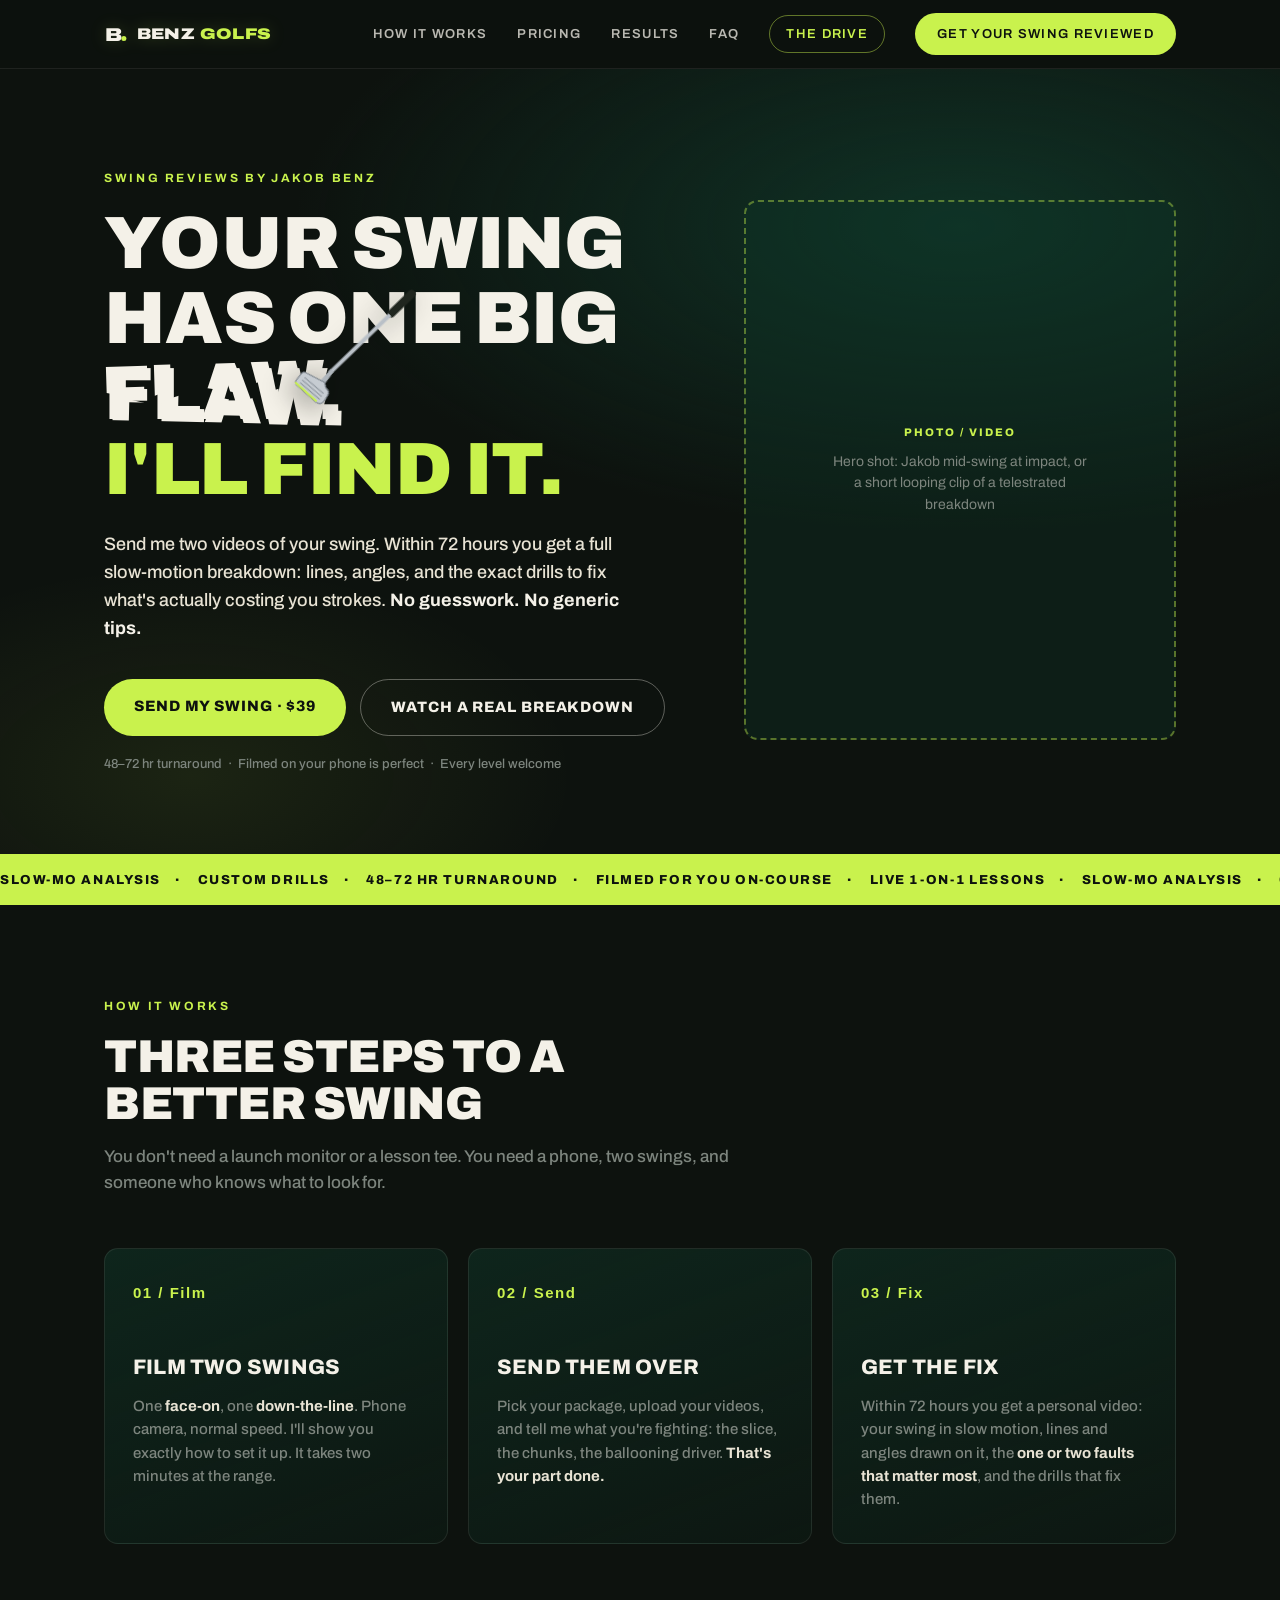
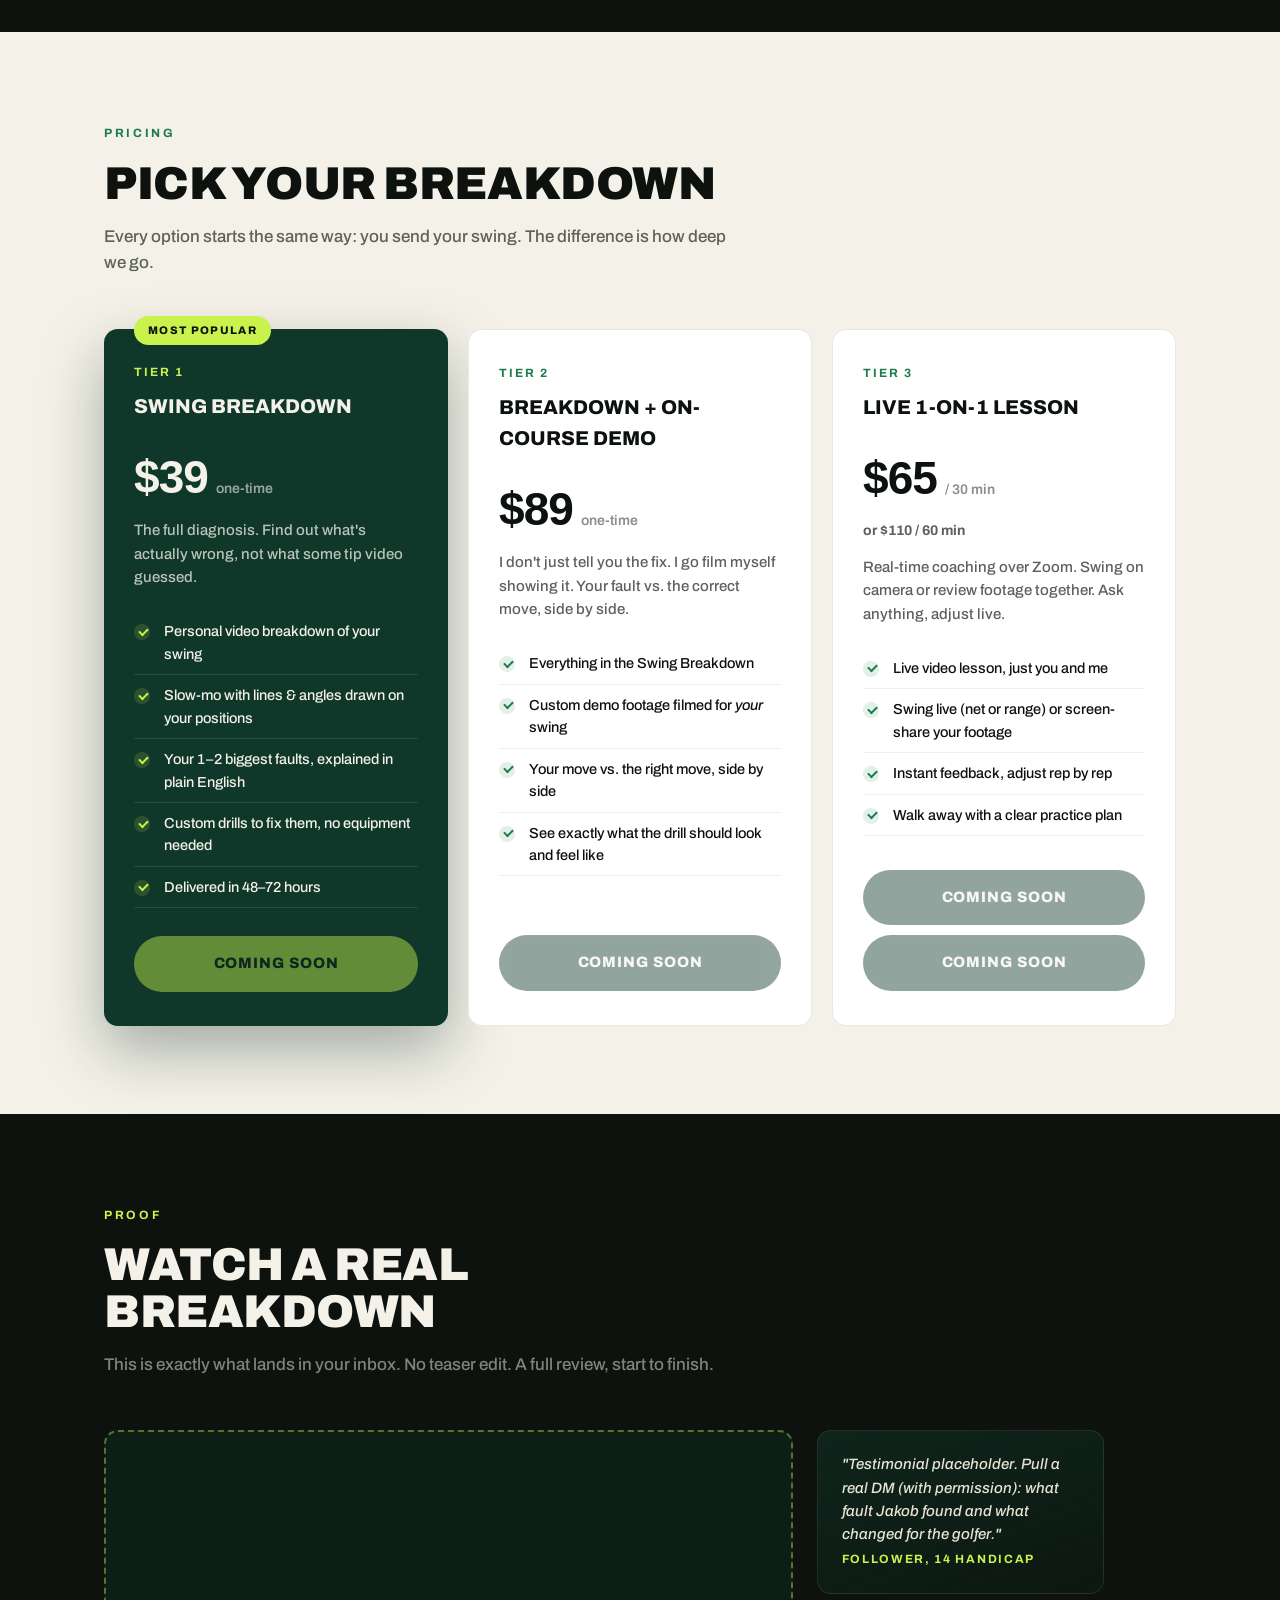
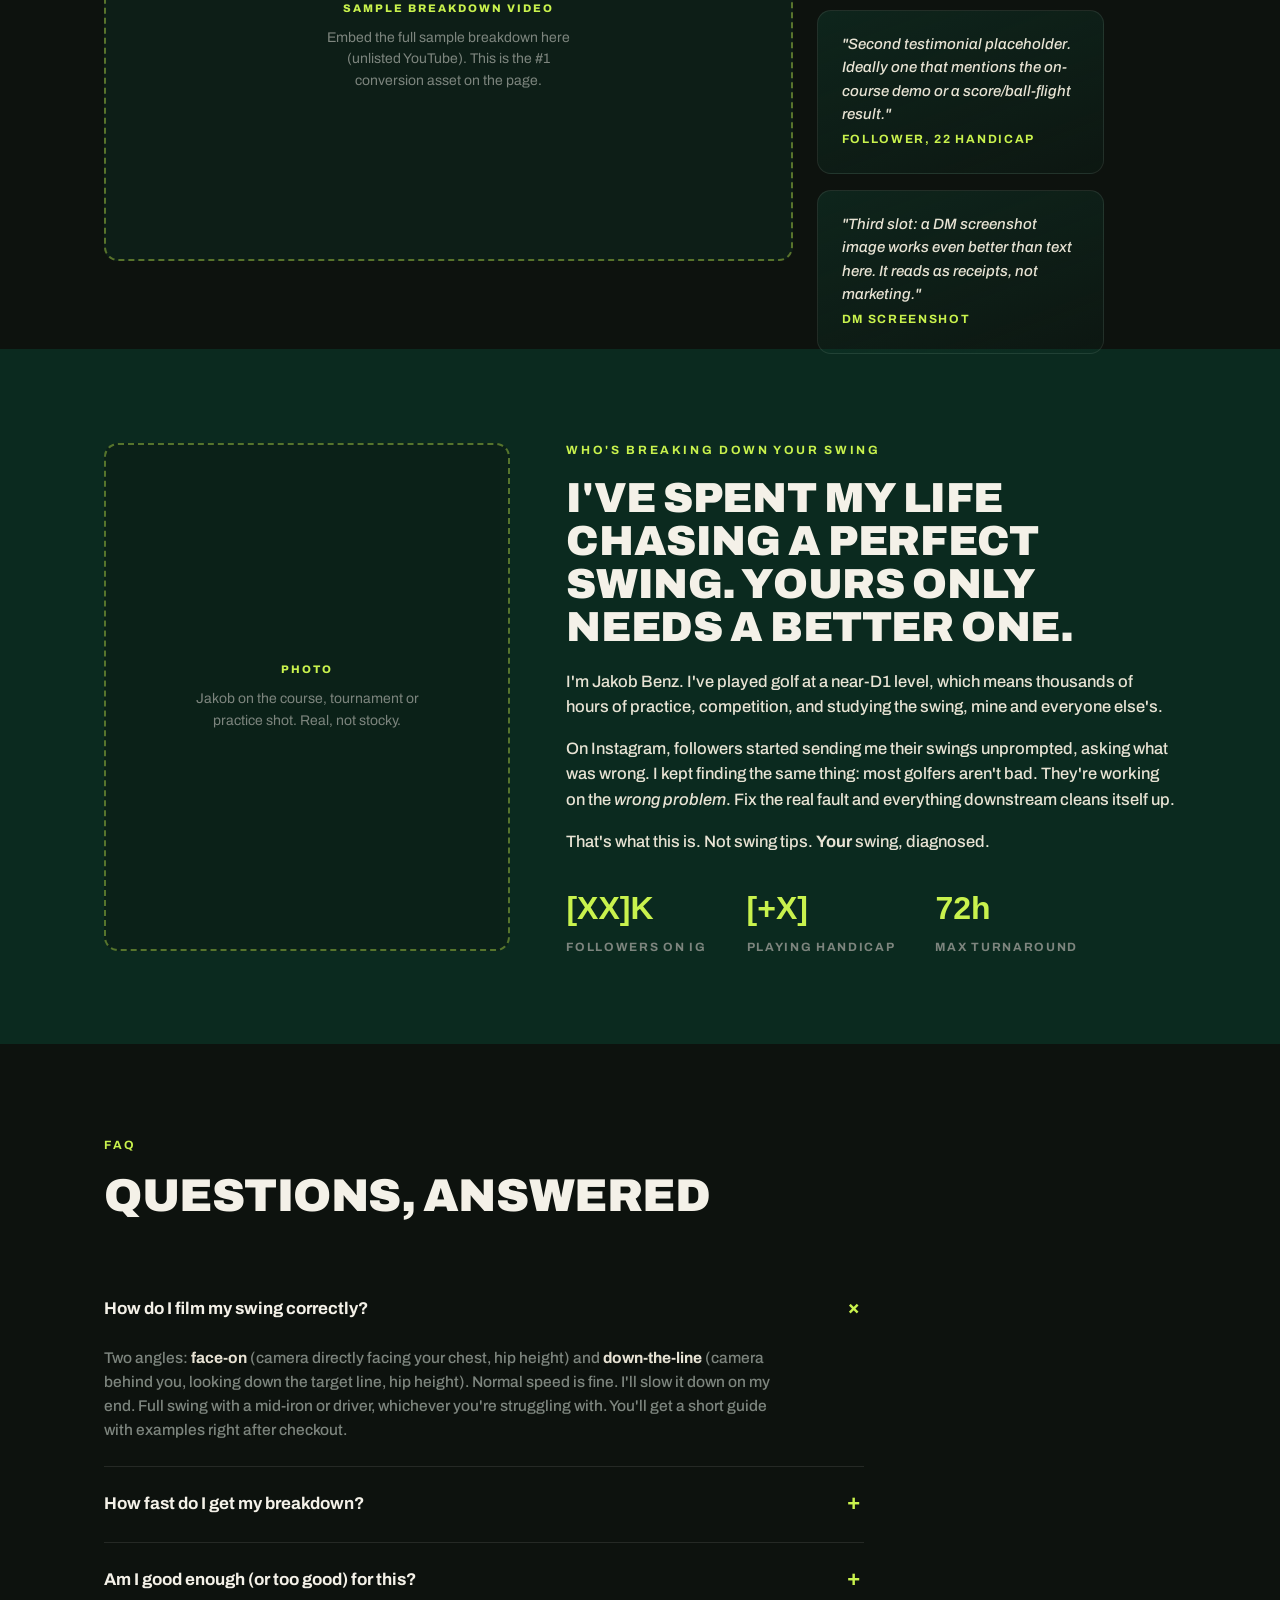
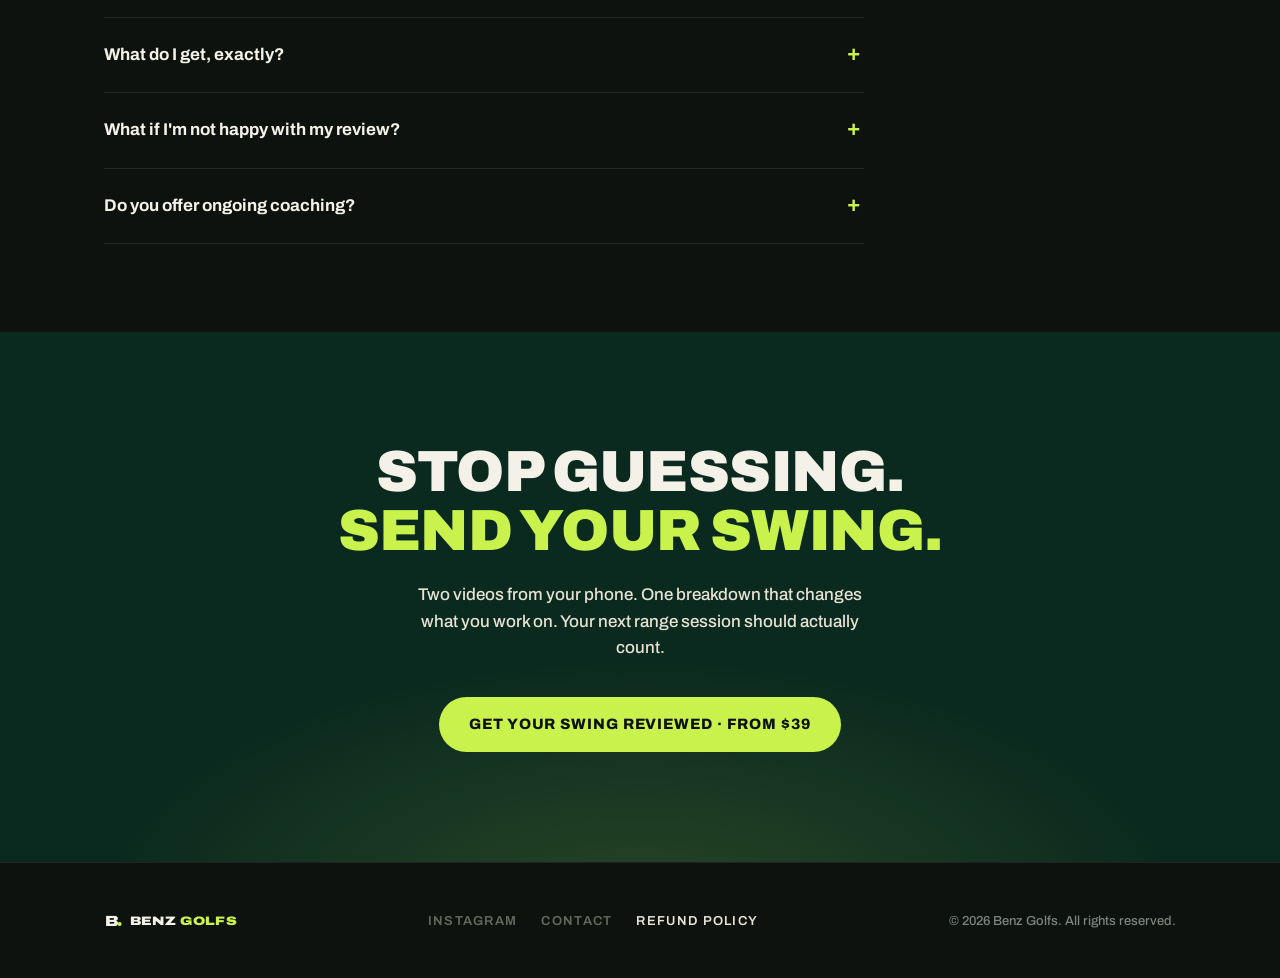
==== index.html @ 37083e80 "Add checkout, intake, booking, waitlist and contact links Wire every buy button through config.js wi" ====
<!DOCTYPE html>
<html lang="en">
<head>
<meta charset="UTF-8">
<meta name="viewport" content="width=device-width, initial-scale=1.0">
<title>Benz Golfs | Send Your Swing. Get the Fix.</title>
<link rel="icon" type="image/png" href="[data-uri]">
<meta name="description" content="Benz Golfs: personal swing breakdowns from Jakob Benz. Send two videos of your swing and get a full video analysis of what's wrong and exactly how to fix it.">
<link rel="preconnect" href="https://fonts.googleapis.com">
<link rel="preconnect" href="https://fonts.gstatic.com" crossorigin>
<link href="https://fonts.googleapis.com/css2?family=Archivo:ital,wght@0,400;0,500;0,600;0,700;0,800;0,900;1,500&family=Archivo+Expanded:wght@700;800;900&display=swap" rel="stylesheet">
<style>
  :root {
    --ink: #0d120e;
    --pine: #10382a;
    --pine-deep: #0b2a1f;
    --cream: #f4f1e8;
    --cream-dim: #e8e3d4;
    --volt: #c9f24d;
    --volt-dim: #a8d434;
    --gray: #7d857e;
    --radius: 14px;
  }
  * { margin: 0; padding: 0; box-sizing: border-box; }
  html { scroll-behavior: smooth; }
  body {
    font-family: 'Archivo', -apple-system, BlinkMacSystemFont, 'Segoe UI', sans-serif;
    background: var(--ink);
    color: var(--cream);
    line-height: 1.55;
    -webkit-font-smoothing: antialiased;
  }
  .display {
    font-family: 'Archivo Expanded', 'Archivo', sans-serif;
    font-weight: 900;
    text-transform: uppercase;
    letter-spacing: -0.01em;
    line-height: 1.02;
  }
  .wrap { max-width: 1120px; margin: 0 auto; padding: 0 24px; }
  .eyebrow {
    display: inline-block;
    font-size: 12px;
    font-weight: 700;
    text-transform: uppercase;
    letter-spacing: 0.22em;
    color: var(--volt);
    margin-bottom: 18px;
  }
  .btn {
    display: inline-block;
    font-family: 'Archivo', sans-serif;
    font-weight: 800;
    font-size: 15px;
    text-transform: uppercase;
    letter-spacing: 0.06em;
    text-decoration: none;
    padding: 16px 30px;
    border-radius: 999px;
    transition: transform .15s ease, box-shadow .15s ease;
    cursor: pointer;
    border: none;
  }
  .btn:hover { transform: translateY(-2px); }
  .btn-volt { background: var(--volt); color: var(--ink); box-shadow: 0 0 0 rgba(201,242,77,0); }
  .btn-volt:hover { box-shadow: 0 8px 28px rgba(201,242,77,0.35); }
  .btn-ghost { background: transparent; color: var(--cream); border: 1.5px solid rgba(244,241,232,0.35); }
  .btn-ghost:hover { border-color: var(--cream); }
  .btn.is-disabled, .btn.is-disabled:hover { opacity: 0.45; cursor: not-allowed; transform: none; box-shadow: none; }
  .btn-stack { display: flex; flex-direction: column; gap: 10px; }
  .foot-links a.is-disabled { opacity: 0.4; cursor: not-allowed; }
  .foot-links a.is-disabled:hover { color: var(--cream-dim); }
  details p a { color: var(--volt); font-weight: 700; text-decoration: none; border-bottom: 1px solid rgba(201,242,77,0.4); }
  details p a:hover { border-bottom-color: var(--volt); }

  /* ---------- NAV ---------- */
  nav {
    position: sticky; top: 0; z-index: 50;
    background: rgba(13,18,14,0.88);
    backdrop-filter: blur(12px);
    border-bottom: 1px solid rgba(244,241,232,0.08);
  }
  .nav-inner { display: flex; align-items: center; justify-content: space-between; height: 68px; }
  .wordmark {
    font-family: 'Archivo Expanded', sans-serif;
    font-weight: 900; font-size: 19px;
    text-transform: uppercase; letter-spacing: 0.02em;
    color: var(--cream); text-decoration: none;
    display: flex; align-items: center; gap: 9px;
  }
  .wordmark .tee {
    width: 11px; height: 11px; background: var(--volt);
    border-radius: 50%;
    box-shadow: 0 0 12px rgba(201,242,77,0.6);
  }
  .wordmark em { font-style: normal; color: var(--volt); }
  .nav-links { display: flex; align-items: center; gap: 30px; }
  .nav-links a {
    color: var(--cream); text-decoration: none;
    font-size: 13px; font-weight: 600;
    text-transform: uppercase; letter-spacing: 0.1em;
    opacity: 0.75; transition: opacity .15s;
  }
  .nav-links a:hover { opacity: 1; }
  .nav-links a.nav-cta { color: var(--ink); opacity: 1; }
  .nav-cta { padding: 11px 22px; font-size: 12px; }
  .nav-links a.drive-link { color: var(--volt); opacity: 1; border: 1.5px solid rgba(201,242,77,0.45); padding: 8px 16px; border-radius: 999px; }
  @media (max-width: 760px) { .nav-links { display: none; } }

  /* ---------- HERO ---------- */
  .hero {
    position: relative;
    background:
      radial-gradient(ellipse 80% 60% at 75% 20%, rgba(16,56,42,0.85), transparent 65%),
      radial-gradient(ellipse 50% 45% at 15% 90%, rgba(201,242,77,0.08), transparent 60%),
      var(--ink);
    padding: 96px 0 80px;
    overflow: hidden;
  }
  .hero-grid { display: grid; grid-template-columns: 1.15fr 0.85fr; gap: 56px; align-items: center; }
  .hero h1 { font-size: clamp(42px, 6vw, 74px); color: var(--cream); }
  .hero h1 .accent { color: var(--volt); }
  .hero-sub {
    margin-top: 24px; font-size: 18px; color: var(--cream-dim);
    max-width: 520px; font-weight: 500;
  }
  .hero-sub strong { color: var(--cream); }
  .hero-ctas { margin-top: 36px; display: flex; gap: 14px; flex-wrap: wrap; }
  .hero-note { margin-top: 18px; font-size: 13px; color: var(--gray); font-weight: 500; }
  .hero-media {
    aspect-ratio: 4/5; border-radius: var(--radius);
    border: 2px dashed rgba(201,242,77,0.4);
    background: rgba(16,56,42,0.35);
    display: flex; flex-direction: column; align-items: center; justify-content: center;
    gap: 10px; text-align: center; padding: 24px;
  }
  .placeholder-tag {
    font-size: 11px; font-weight: 800; letter-spacing: 0.18em;
    text-transform: uppercase; color: var(--volt);
  }
  .placeholder-desc { font-size: 14px; color: var(--gray); max-width: 260px; }
  @media (max-width: 860px) {
    .hero-grid { grid-template-columns: 1fr; }
    .hero-media { max-width: 380px; margin: 0 auto; }
  }

  /* ---------- TICKER ---------- */
  .ticker {
    background: var(--volt); color: var(--ink);
    padding: 13px 0; overflow: hidden; white-space: nowrap;
  }
  .ticker-track { display: inline-block; animation: scroll 28s linear infinite; }
  .ticker span {
    font-weight: 800; font-size: 13px; text-transform: uppercase;
    letter-spacing: 0.12em; margin-right: 14px;
  }
  .ticker .dot { margin-right: 14px; font-weight: 900; }
  @keyframes scroll { from { transform: translateX(0); } to { transform: translateX(-50%); } }

  /* ---------- SECTIONS ---------- */
  section { padding: 88px 0; }
  .sec-head { max-width: 640px; margin-bottom: 52px; }
  .sec-head h2 { font-size: clamp(30px, 4vw, 46px); }
  .sec-head p { margin-top: 16px; color: var(--gray); font-size: 17px; font-weight: 500; }

  /* ---------- HOW IT WORKS ---------- */
  .steps { display: grid; grid-template-columns: repeat(3, 1fr); gap: 20px; }
  .step {
    background: linear-gradient(160deg, rgba(16,56,42,0.5), rgba(16,56,42,0.15));
    border: 1px solid rgba(244,241,232,0.09);
    border-radius: var(--radius); padding: 32px 28px;
  }
  .step-num {
    font-family: 'Archivo Expanded', sans-serif;
    font-weight: 900; font-size: 15px; color: var(--volt);
    letter-spacing: 0.1em; margin-bottom: 46px; display: block;
  }
  .step h3 { font-size: 21px; font-weight: 800; text-transform: uppercase; letter-spacing: 0.01em; margin-bottom: 12px; }
  .step p { color: var(--gray); font-size: 15px; font-weight: 500; }
  .step p strong { color: var(--cream-dim); }
  @media (max-width: 760px) { .steps { grid-template-columns: 1fr; } }

  /* ---------- OFFERS ---------- */
  #offers { background: var(--cream); color: var(--ink); }
  #offers .sec-head h2 { color: var(--ink); }
  #offers .sec-head p { color: #5c6159; }
  #offers .eyebrow { color: #1c7a4d; }
  .cards { display: grid; grid-template-columns: repeat(3, 1fr); gap: 20px; align-items: stretch; }
  .card {
    background: #fff; border-radius: var(--radius);
    padding: 34px 30px; display: flex; flex-direction: column;
    border: 1px solid rgba(13,18,14,0.09);
    position: relative;
  }
  .card.featured {
    background: var(--pine); color: var(--cream);
    border: none;
    box-shadow: 0 24px 60px rgba(11,42,31,0.35);
  }
  .badge {
    position: absolute; top: -13px; left: 30px;
    background: var(--volt); color: var(--ink);
    font-size: 11px; font-weight: 800; text-transform: uppercase;
    letter-spacing: 0.12em; padding: 6px 14px; border-radius: 999px;
  }
  .card h3 { font-size: 20px; font-weight: 800; text-transform: uppercase; }
  .card .tier-tag { font-size: 12px; font-weight: 700; text-transform: uppercase; letter-spacing: 0.16em; color: #1c7a4d; margin-bottom: 10px; }
  .card.featured .tier-tag { color: var(--volt); }
  .price { margin: 20px 0 6px; display: flex; align-items: baseline; gap: 8px; }
  .price .amount { font-family: 'Archivo Expanded', sans-serif; font-weight: 900; font-size: 46px; letter-spacing: -0.02em; }
  .price .per { font-size: 14px; font-weight: 600; color: #8a9086; }
  .card.featured .price .per { color: rgba(244,241,232,0.6); }
  .card .blurb { font-size: 15px; font-weight: 500; color: #5c6159; margin-bottom: 22px; }
  .card.featured .blurb { color: rgba(244,241,232,0.75); }
  .card ul { list-style: none; margin-bottom: 28px; flex-grow: 1; }
  .card li {
    font-size: 14.5px; font-weight: 500; padding: 9px 0 9px 30px;
    position: relative; border-bottom: 1px solid rgba(13,18,14,0.06);
  }
  .card.featured li { border-bottom-color: rgba(244,241,232,0.1); }
  .card li::before {
    content: ""; position: absolute; left: 0; top: 13px;
    width: 16px; height: 16px; border-radius: 50%;
    background: rgba(28,122,77,0.12);
  }
  .card li::after {
    content: ""; position: absolute; left: 4.5px; top: 16.5px;
    width: 7px; height: 4px;
    border-left: 2px solid #1c7a4d; border-bottom: 2px solid #1c7a4d;
    transform: rotate(-45deg);
  }
  .card.featured li::before { background: rgba(201,242,77,0.15); }
  .card.featured li::after { border-color: var(--volt); }
  .card .btn { text-align: center; }
  .btn-pine { background: var(--pine); color: var(--cream); }
  .btn-pine:hover { box-shadow: 0 8px 24px rgba(16,56,42,0.3); }
  .duo-price { font-size: 14px; font-weight: 700; margin-top: 2px; color: #5c6159; }
  @media (max-width: 900px) { .cards { grid-template-columns: 1fr; max-width: 440px; margin: 0 auto; } }

  /* ---------- PROOF ---------- */
  .proof-grid { display: grid; grid-template-columns: 1.2fr 0.8fr; gap: 24px; }
  .proof-video {
    aspect-ratio: 16/10; border-radius: var(--radius);
    border: 2px dashed rgba(201,242,77,0.4);
    background: rgba(16,56,42,0.35);
    display: flex; flex-direction: column; align-items: center; justify-content: center;
    gap: 10px; text-align: center; padding: 24px;
  }
  .quotes { display: flex; flex-direction: column; gap: 16px; }
  .quote {
    background: linear-gradient(160deg, rgba(16,56,42,0.5), rgba(16,56,42,0.15));
    border: 1px solid rgba(244,241,232,0.09);
    border-radius: var(--radius); padding: 22px 24px;
  }
  .quote p { font-size: 15px; font-weight: 500; color: var(--cream-dim); font-style: italic; }
  .quote .who { margin-top: 12px; font-size: 12px; font-weight: 700; text-transform: uppercase; letter-spacing: 0.14em; color: var(--volt); font-style: normal; }
  @media (max-width: 860px) { .proof-grid { grid-template-columns: 1fr; } }

  /* ---------- ABOUT ---------- */
  #about { background: var(--pine-deep); }
  .about-grid { display: grid; grid-template-columns: 0.8fr 1.2fr; gap: 56px; align-items: center; }
  .about-media {
    aspect-ratio: 4/5; border-radius: var(--radius);
    border: 2px dashed rgba(201,242,77,0.4);
    background: rgba(13,18,14,0.35);
    display: flex; flex-direction: column; align-items: center; justify-content: center;
    gap: 10px; text-align: center; padding: 24px;
  }
  .about-copy h2 { font-size: clamp(28px, 3.6vw, 42px); margin-bottom: 20px; }
  .about-copy p { color: var(--cream-dim); font-size: 16.5px; font-weight: 500; margin-bottom: 16px; }
  .stat-row { display: flex; gap: 40px; margin-top: 30px; flex-wrap: wrap; }
  .stat .num { font-family: 'Archivo Expanded', sans-serif; font-weight: 900; font-size: 32px; color: var(--volt); }
  .stat .label { font-size: 12px; font-weight: 700; text-transform: uppercase; letter-spacing: 0.14em; color: var(--gray); margin-top: 4px; }
  @media (max-width: 860px) {
    .about-grid { grid-template-columns: 1fr; }
    .about-media { max-width: 340px; }
  }

  /* ---------- FAQ ---------- */
  .faq-list { max-width: 760px; }
  details {
    border-bottom: 1px solid rgba(244,241,232,0.1);
  }
  summary {
    cursor: pointer; list-style: none;
    padding: 24px 40px 24px 0;
    font-size: 17px; font-weight: 700;
    position: relative;
  }
  summary::-webkit-details-marker { display: none; }
  summary::after {
    content: "+"; position: absolute; right: 4px; top: 50%;
    transform: translateY(-50%);
    font-family: 'Archivo Expanded', sans-serif;
    font-weight: 900; font-size: 22px; color: var(--volt);
    transition: transform .2s;
  }
  details[open] summary::after { transform: translateY(-50%) rotate(45deg); }
  details p { padding: 0 0 24px; color: var(--gray); font-size: 15.5px; font-weight: 500; max-width: 680px; }
  details p strong { color: var(--cream-dim); }

  /* ---------- FINAL CTA ---------- */
  .final {
    background:
      radial-gradient(ellipse 70% 80% at 50% 110%, rgba(201,242,77,0.14), transparent 60%),
      var(--pine-deep);
    text-align: center; padding: 110px 0;
  }
  .final h2 { font-size: clamp(34px, 5vw, 58px); max-width: 760px; margin: 0 auto; }
  .final h2 .accent { color: var(--volt); }
  .final p { margin: 22px auto 36px; color: var(--cream-dim); font-size: 17px; font-weight: 500; max-width: 480px; }

  /* ---------- FOOTER ---------- */
  footer { padding: 44px 0; border-top: 1px solid rgba(244,241,232,0.08); }
  .foot-inner { display: flex; align-items: center; justify-content: space-between; flex-wrap: wrap; gap: 16px; }
  .foot-inner .small { font-size: 13px; color: var(--gray); font-weight: 500; }
  .foot-links { display: flex; gap: 24px; }
  .foot-links a { color: var(--cream-dim); text-decoration: none; font-size: 13px; font-weight: 600; text-transform: uppercase; letter-spacing: 0.1em; }
  .foot-links a:hover { color: var(--volt); }

  /* ---------- MOBILE TAB BAR ---------- */
  .tabbar { display: none; }
  @media (max-width: 760px) {
    body { padding-bottom: 92px; }
    section { padding: 60px 0; }
    .tabbar {
      display: flex; position: fixed; top: auto; bottom: 0; left: 0; right: 0; z-index: 60; border-bottom: none;
      background: rgba(13,18,14,0.97);
      backdrop-filter: blur(14px);
      border-top: 1px solid rgba(244,241,232,0.14);
      padding: 10px 4px calc(10px + env(safe-area-inset-bottom));
      justify-content: space-around; align-items: flex-end;
    }
    .tabbar a {
      display: flex; flex-direction: column; align-items: center; gap: 5px;
      flex: 1; text-decoration: none;
      color: var(--gray); font-size: 10px; font-weight: 700;
      letter-spacing: 0.06em; text-transform: uppercase;
      padding-top: 4px;
    }
    .tabbar a.active { color: var(--cream); }
    .tabbar a .tico { width: 20px; height: 20px; display: block; }
    .tabbar a .tico path, .tabbar a .tico rect, .tabbar a .tico circle { stroke: currentColor; }
    .tabbar .drive-tab { margin-top: -30px; color: var(--cream); }
    .tabbar .drive-tab .puck {
      width: 56px; height: 56px; border-radius: 50%;
      background: var(--volt); border: 4px solid var(--ink);
      display: flex; align-items: center; justify-content: center;
      box-shadow: 0 6px 22px rgba(201,242,77,0.45);
    }
    .tabbar .drive-tab .puck svg { width: 24px; height: 24px; }
  }

  /* ---------- CLUB SMASH INTRO ---------- */
  .flaw-word { position: relative; display: inline-block; }
  .flaw-word .shard { position: absolute; top: 0; left: 0; width: 100%; visibility: hidden; pointer-events: none; }
  .flaw-word.cracked .orig { visibility: hidden; }
  .flaw-word.cracked .shard { visibility: visible; }
  .flaw-word.cracked .shard-top {
    clip-path: polygon(0 0, 100% 0, 100% 40%, 74% 32%, 56% 54%, 35% 42%, 18% 60%, 0 48%);
    transform: translate(-3px, -5px) rotate(-1.8deg);
  }
  .flaw-word.cracked .shard-bot {
    clip-path: polygon(0 48%, 18% 60%, 35% 42%, 56% 54%, 74% 32%, 100% 40%, 100% 100%, 0 100%);
    transform: translate(4px, 4px) rotate(1.4deg);
  }
  #fly-club { position: fixed; left: 0; top: 0; z-index: 80; width: 44px; height: 160px; display: none; pointer-events: none; will-change: transform; filter: drop-shadow(0 6px 14px rgba(0,0,0,0.45)); }
  .debris { position: absolute; right: 12%; top: 34%; width: 7px; height: 7px; border-radius: 1px; pointer-events: none; z-index: 75; }
  .hero.shake { animation: heroshake .35s ease-out; }
  @keyframes heroshake {
    0%, 100% { transform: none; }
    20% { transform: translate(5px, -3px); }
    40% { transform: translate(-4px, 2px); }
    60% { transform: translate(2px, -1px); }
    80% { transform: translate(-1px, 1px); }
  }
  @media (max-width: 760px) { #fly-club { width: 34px; height: 124px; } }
</style>
</head>
<body>

<!-- ============ LOGO DEFS (Benz Golfs mark v1.0) ============ -->
<svg width="0" height="0" aria-hidden="true" style="position:absolute">
  <defs>
    <symbol id="bg-icon" viewBox="0 0 64 64">
      <text x="25" y="49" text-anchor="middle" fill="currentColor" style="font-family:'Archivo Expanded',Archivo,sans-serif;font-weight:900;font-stretch:125%;font-size:48px">B</text>
      <circle cx="51" cy="43.5" r="6.5" fill="var(--accent,#c9f24d)"/>
    </symbol>
    <symbol id="bg-lockup" viewBox="0 0 434 88">
      <g transform="translate(0,12)">
        <text x="25" y="49" text-anchor="middle" fill="currentColor" style="font-family:'Archivo Expanded',Archivo,sans-serif;font-weight:900;font-stretch:125%;font-size:48px">B</text>
        <circle cx="51" cy="43.5" r="6.5" fill="var(--accent,#c9f24d)"/>
      </g>
      <text x="84" y="58" style="font-family:'Archivo Expanded',Archivo,sans-serif;font-weight:900;font-stretch:125%;font-size:40px;letter-spacing:1px"><tspan fill="currentColor">BENZ </tspan><tspan fill="var(--golf,#c9f24d)">GOLFS</tspan></text>
    </symbol>
  </defs>
</svg>

<!-- ============ NAV ============ -->
<nav>
  <div class="wrap nav-inner">
    <a class="wordmark" href="#top" aria-label="Benz Golfs"><svg width="168" height="34" style="color:var(--cream);filter:drop-shadow(0 0 8px rgba(201,242,77,0.18))"><use href="#bg-lockup"/></svg></a>
    <div class="nav-links">
      <a href="#how">How It Works</a>
      <a href="#offers">Pricing</a>
      <a href="#proof">Results</a>
      <a href="#faq">FAQ</a>
      <a href="/drive/" class="drive-link">The Drive</a>
      <a href="#offers" class="btn btn-volt nav-cta">Get Your Swing Reviewed</a>
    </div>
  </div>
</nav>

<!-- ============ HERO ============ -->
<header class="hero" id="top">
  <div class="wrap hero-grid">
    <div>
      <span class="eyebrow">Swing Reviews by Jakob Benz</span>
      <h1 class="display">Your swing has one big <span class="flaw-word"><span class="orig">flaw.</span><span class="shard shard-top" aria-hidden="true">flaw.</span><span class="shard shard-bot" aria-hidden="true">flaw.</span></span><br><span class="accent">I'll find it.</span></h1>
      <p class="hero-sub">Send me two videos of your swing. Within 72 hours you get a full slow-motion breakdown: lines, angles, and the exact drills to fix what's actually costing you strokes. <strong>No guesswork. No generic tips.</strong></p>
      <div class="hero-ctas">
        <a href="#offers" class="btn btn-volt">Send My Swing · $39</a>
        <a href="#proof" class="btn btn-ghost">Watch a Real Breakdown</a>
      </div>
      <p class="hero-note">48–72 hr turnaround&nbsp;&nbsp;·&nbsp;&nbsp;Filmed on your phone is perfect&nbsp;&nbsp;·&nbsp;&nbsp;Every level welcome</p>
    </div>
    <!-- EDIT: HERO MEDIA. Replace the contents of this div with one <img> or a muted looping <video>.
         Keep the class "hero-media" on the wrapper; the image or video should fill it (width:100%; height:100%; object-fit:cover; border-radius:inherit).
         Once real media is in, remove the dashed border by adding style="border:none;padding:0" to the wrapper. -->
    <div class="hero-media">
      <span class="placeholder-tag">Photo / Video</span>
      <span class="placeholder-desc">Hero shot: Jakob mid-swing at impact, or a short looping clip of a telestrated breakdown</span>
    </div>
  </div>
</header>

<!-- ============ TICKER ============ -->
<div class="ticker" aria-hidden="true">
  <div class="ticker-track">
    <span>Slow-Mo Analysis</span><span class="dot">·</span>
    <span>Custom Drills</span><span class="dot">·</span>
    <span>48–72 HR Turnaround</span><span class="dot">·</span>
    <span>Filmed For You On-Course</span><span class="dot">·</span>
    <span>Live 1-on-1 Lessons</span><span class="dot">·</span>
    <span>Slow-Mo Analysis</span><span class="dot">·</span>
    <span>Custom Drills</span><span class="dot">·</span>
    <span>48–72 HR Turnaround</span><span class="dot">·</span>
    <span>Filmed For You On-Course</span><span class="dot">·</span>
    <span>Live 1-on-1 Lessons</span><span class="dot">·</span>
  </div>
</div>

<!-- ============ HOW IT WORKS ============ -->
<section id="how">
  <div class="wrap">
    <div class="sec-head">
      <span class="eyebrow">How It Works</span>
      <h2 class="display">Three steps to a better swing</h2>
      <p>You don't need a launch monitor or a lesson tee. You need a phone, two swings, and someone who knows what to look for.</p>
    </div>
    <div class="steps">
      <div class="step">
        <span class="step-num">01 / Film</span>
        <h3>Film two swings</h3>
        <p>One <strong>face-on</strong>, one <strong>down-the-line</strong>. Phone camera, normal speed. I'll show you exactly how to set it up. It takes two minutes at the range.</p>
      </div>
      <div class="step">
        <span class="step-num">02 / Send</span>
        <h3>Send them over</h3>
        <p>Pick your package, upload your videos, and tell me what you're fighting: the slice, the chunks, the ballooning driver. <strong>That's your part done.</strong></p>
      </div>
      <div class="step">
        <span class="step-num">03 / Fix</span>
        <h3>Get the fix</h3>
        <p>Within 72 hours you get a personal video: your swing in slow motion, lines and angles drawn on it, the <strong>one or two faults that matter most</strong>, and the drills that fix them.</p>
      </div>
    </div>
  </div>
</section>

<!-- ============ OFFERS ============ -->
<section id="offers">
  <div class="wrap">
    <div class="sec-head">
      <span class="eyebrow">Pricing</span>
      <h2 class="display">Pick your breakdown</h2>
      <p>Every option starts the same way: you send your swing. The difference is how deep we go.</p>
    </div>
    <div class="cards">

      <div class="card featured">
        <span class="badge">Most Popular</span>
        <div>
          <div class="tier-tag">Tier 1</div>
          <h3>Swing Breakdown</h3>
          <div class="price"><span class="amount">$39</span><span class="per">one-time</span></div>
          <p class="blurb">The full diagnosis. Find out what's actually wrong, not what some tip video guessed.</p>
        </div>
        <ul>
          <li>Personal video breakdown of your swing</li>
          <li>Slow-mo with lines &amp; angles drawn on your positions</li>
          <li>Your 1–2 biggest faults, explained in plain English</li>
          <li>Custom drills to fix them, no equipment needed</li>
          <li>Delivered in 48–72 hours</li>
        </ul>
        <a class="btn btn-volt" data-product="breakdown">Send My Swing</a>
      </div>

      <div class="card">
        <div>
          <div class="tier-tag">Tier 2</div>
          <h3>Breakdown + On-Course Demo</h3>
          <div class="price"><span class="amount">$89</span><span class="per">one-time</span></div>
          <p class="blurb">I don't just tell you the fix. I go film myself showing it. Your fault vs. the correct move, side by side.</p>
        </div>
        <ul>
          <li>Everything in the Swing Breakdown</li>
          <li>Custom demo footage filmed for <em>your</em> swing</li>
          <li>Your move vs. the right move, side by side</li>
          <li>See exactly what the drill should look and feel like</li>
        </ul>
        <a class="btn btn-pine" data-product="demo">Get the Full Treatment</a>
      </div>

      <div class="card">
        <div>
          <div class="tier-tag">Tier 3</div>
          <h3>Live 1-on-1 Lesson</h3>
          <div class="price"><span class="amount">$65</span><span class="per">/ 30 min</span></div>
          <div class="duo-price">or $110 / 60 min</div>
          <p class="blurb" style="margin-top:14px;">Real-time coaching over Zoom. Swing on camera or review footage together. Ask anything, adjust live.</p>
        </div>
        <ul>
          <li>Live video lesson, just you and me</li>
          <li>Swing live (net or range) or screen-share your footage</li>
          <li>Instant feedback, adjust rep by rep</li>
          <li>Walk away with a clear practice plan</li>
        </ul>
        <div class="btn-stack">
          <a class="btn btn-pine" data-product="zoom30">Book 30 Min · $65</a>
          <a class="btn btn-pine" data-product="zoom60">Book 60 Min · $110</a>
        </div>
      </div>

    </div>
  </div>
</section>

<!-- ============ PROOF ============ -->
<section id="proof">
  <div class="wrap">
    <div class="sec-head">
      <span class="eyebrow">Proof</span>
      <h2 class="display">Watch a real breakdown</h2>
      <p>This is exactly what lands in your inbox. No teaser edit. A full review, start to finish.</p>
    </div>
    <div class="proof-grid">
      <!-- EDIT: SAMPLE BREAKDOWN VIDEO. Replace the contents of this div with the unlisted YouTube embed:
           <iframe src="https://www.youtube.com/embed/VIDEO_ID" title="Sample swing breakdown" style="width:100%;height:100%;border:0;border-radius:inherit" allow="accelerometer; autoplay; clipboard-write; encrypted-media; gyroscope; picture-in-picture" allowfullscreen></iframe>
           Then add style="border:none;padding:0" to the wrapper to remove the dashed border. -->
      <div class="proof-video">
        <span class="placeholder-tag">Sample Breakdown Video</span>
        <span class="placeholder-desc">Embed the full sample breakdown here (unlisted YouTube). This is the #1 conversion asset on the page.</span>
      </div>
      <div class="quotes">
        <!-- EDIT: TESTIMONIAL 1. Replace the quote text and the attribution line. -->
        <div class="quote">
          <p>"Testimonial placeholder. Pull a real DM (with permission): what fault Jakob found and what changed for the golfer."</p>
          <span class="who">Follower, 14 handicap</span>
        </div>
        <!-- EDIT: TESTIMONIAL 2. Replace the quote text and the attribution line. -->
        <div class="quote">
          <p>"Second testimonial placeholder. Ideally one that mentions the on-course demo or a score/ball-flight result."</p>
          <span class="who">Follower, 22 handicap</span>
        </div>
        <!-- EDIT: TESTIMONIAL 3. Replace the quote text and the attribution line, or swap the <p> for an <img> of a DM screenshot. -->
        <div class="quote">
          <p>"Third slot: a DM screenshot image works even better than text here. It reads as receipts, not marketing."</p>
          <span class="who">DM screenshot</span>
        </div>
      </div>
    </div>
  </div>
</section>

<!-- ============ ABOUT ============ -->
<section id="about">
  <div class="wrap about-grid">
    <!-- EDIT: COURSE PHOTO. Replace the contents of this div with one <img> of Jakob on the course
         (width:100%; height:100%; object-fit:cover; border-radius:inherit) and add style="border:none;padding:0" to the wrapper. -->
    <div class="about-media">
      <span class="placeholder-tag">Photo</span>
      <span class="placeholder-desc">Jakob on the course, tournament or practice shot. Real, not stocky.</span>
    </div>
    <div class="about-copy">
      <span class="eyebrow">Who's Breaking Down Your Swing</span>
      <h2 class="display">I've spent my life chasing a perfect swing. Yours only needs a better one.</h2>
      <p>I'm Jakob Benz. I've played golf at a near-D1 level, which means thousands of hours of practice, competition, and studying the swing, mine and everyone else's.</p>
      <p>On Instagram, followers started sending me their swings unprompted, asking what was wrong. I kept finding the same thing: most golfers aren't bad. They're working on the <em>wrong problem</em>. Fix the real fault and everything downstream cleans itself up.</p>
      <p>That's what this is. Not swing tips. <strong>Your</strong> swing, diagnosed.</p>
      <div class="stat-row">
        <!-- EDIT: FOLLOWER COUNT. Replace [XX]K with the real number, e.g. 25K. -->
        <div class="stat"><div class="num">[XX]K</div><div class="label">Followers on IG</div></div>
        <!-- EDIT: HANDICAP. Replace [+X] with the real playing handicap, e.g. +2. -->
        <div class="stat"><div class="num">[+X]</div><div class="label">Playing handicap</div></div>
        <div class="stat"><div class="num">72h</div><div class="label">Max turnaround</div></div>
      </div>
    </div>
  </div>
</section>

<!-- ============ FAQ ============ -->
<section id="faq">
  <div class="wrap">
    <div class="sec-head">
      <span class="eyebrow">FAQ</span>
      <h2 class="display">Questions, answered</h2>
    </div>
    <div class="faq-list">
      <details open>
        <summary>How do I film my swing correctly?</summary>
        <p>Two angles: <strong>face-on</strong> (camera directly facing your chest, hip height) and <strong>down-the-line</strong> (camera behind you, looking down the target line, hip height). Normal speed is fine. I'll slow it down on my end. Full swing with a mid-iron or driver, whichever you're struggling with. You'll get a short guide with examples right after checkout.</p>
      </details>
      <details>
        <summary>How fast do I get my breakdown?</summary>
        <p>Within <strong>72 hours</strong> of your videos landing, usually faster. On-course demo packages can take a couple extra days since I film your demo footage personally.</p>
      </details>
      <details>
        <summary>Am I good enough (or too good) for this?</summary>
        <p>If you swing a golf club, you qualify. I've reviewed swings from beginners to single-digit handicaps. The faults change, the process doesn't: find the one thing costing you the most, fix that first.</p>
      </details>
      <details>
        <summary>What do I get, exactly?</summary>
        <p>A personal video: your swing in slow motion with lines and angles drawn on it, a plain-English explanation of your 1–2 biggest faults, and specific drills to fix them. It's yours to keep and rewatch. This isn't a template; every video is recorded from scratch for your swing.</p>
      </details>
      <details>
        <summary>What if I'm not happy with my review?</summary>
        <p>Tell me. If your breakdown didn't give you something clear and useful to work on, I'll re-review your swing or refund you. Simple as that.</p>
      </details>
      <details>
        <summary>Do you offer ongoing coaching?</summary>
        <p>Yes, soon. <a href="/drive/">The Drive</a> is a monthly program with ongoing video assessments and direct access. It is not open yet; you can join the waitlist on the program page. For now, plenty of golfers send a re-check breakdown a few weeks after their first one to confirm the fix is sticking.</p>
      </details>
    </div>
  </div>
</section>

<!-- ============ FINAL CTA ============ -->
<section class="final">
  <div class="wrap">
    <h2 class="display">Stop guessing.<br><span class="accent">Send your swing.</span></h2>
    <p>Two videos from your phone. One breakdown that changes what you work on. Your next range session should actually count.</p>
    <a href="#offers" class="btn btn-volt">Get Your Swing Reviewed · From $39</a>
  </div>
</section>

<!-- ============ FOOTER ============ -->
<footer>
  <div class="wrap foot-inner">
    <a class="wordmark" href="#top" aria-label="Benz Golfs"><svg width="133" height="27" style="color:var(--cream)"><use href="#bg-lockup"/></svg></a>
    <div class="foot-links">
      <a data-link="instagram">Instagram</a>
      <a data-link="contact">Contact</a>
      <a href="#faq">Refund Policy</a>
    </div>
    <span class="small">© 2026 Benz Golfs. All rights reserved.</span>
  </div>
</footer>

<nav class="tabbar" aria-label="Mobile navigation">
  <a href="/"><svg class="tico" viewBox="0 0 24 24" fill="none" stroke-width="2" stroke-linecap="round" stroke-linejoin="round"><path d="M3 11 L12 4 L21 11 M6 10 V20 H18 V10"/></svg><span>Home</span></a>
  <a href="#offers"><svg class="tico" viewBox="0 0 24 24" fill="none" stroke-width="2" stroke-linecap="round" stroke-linejoin="round"><path d="M12 3 H20 V11 L11 20 L3 12 Z"/><circle cx="16" cy="7" r="1.6"/></svg><span>Pricing</span></a>
  <a href="/drive/" class="drive-tab"><span class="puck"><svg viewBox="0 0 24 24" fill="none"><line x1="7" y1="21" x2="7" y2="3" stroke="#0d120e" stroke-width="2.4" stroke-linecap="round"/><g><rect x="7" y="3" width="5" height="5" fill="#0d120e"/><rect x="12" y="3" width="5" height="5" fill="none" stroke="#0d120e" stroke-width="1.2"/><rect x="7" y="8" width="5" height="5" fill="none" stroke="#0d120e" stroke-width="1.2"/><rect x="12" y="8" width="5" height="5" fill="#0d120e"/></g></svg></span><span>The Drive</span></a>
  <a href="#proof"><svg class="tico" viewBox="0 0 24 24" fill="none" stroke-width="2" stroke-linecap="round" stroke-linejoin="round"><rect x="3" y="4" width="18" height="14" rx="3"/><path d="M10 8.5 L15 11 L10 13.5 Z"/></svg><span>Results</span></a>
  <a href="#faq"><svg class="tico" viewBox="0 0 24 24" fill="none" stroke-width="2" stroke-linecap="round" stroke-linejoin="round"><path d="M8.5 9 A3.5 3.5 0 1 1 12 12.7 V14.4"/><circle cx="12" cy="18.4" r="0.8"/></svg><span>FAQ</span></a>
</nav>

<div id="fly-club" aria-hidden="true">
  <svg viewBox="0 0 44 160" width="100%" height="100%">
    <rect x="18.5" y="2" width="8" height="36" rx="4" fill="#20261f"/>
    <rect x="20.5" y="36" width="4" height="84" fill="#b9c0c7"/>
    <path d="M20.5 116 L24.5 116 L27 132 L25 133 L21.5 132 Z" fill="#aeb5bc"/>
    <path d="M25.8 130 L5 137 C3.5 137.6 3 139 3.2 141 L4.5 149 C4.8 150.8 6.2 152 8.2 152 L34 150 C37.5 149.6 39.5 147 38.8 143.5 L37.4 137.5 C36.7 134.5 34 132.6 30.5 133 Z" fill="#c6ccd2" stroke="#7e868e" stroke-width="1.2" stroke-linejoin="round"/>
    <line x1="8" y1="141" x2="33" y2="138.6" stroke="#8b939b" stroke-width="1"/>
    <line x1="8.4" y1="144.4" x2="34" y2="142" stroke="#8b939b" stroke-width="1"/>
    <line x1="8.8" y1="147.8" x2="34.6" y2="145.4" stroke="#8b939b" stroke-width="1"/>
    <path d="M6 151 L33 149" stroke="#c9f24d" stroke-width="2" stroke-linecap="round" fill="none"/>
  </svg>
</div>

<script>
(function () {
  var word, club;
  function crack(withFx) {
    word.classList.add('cracked');
    club.getAnimations().forEach(function (a) { a.cancel(); });
    word.appendChild(club);
    club.style.position = 'absolute';
    club.style.display = 'block';
    club.style.left = 'auto';
    club.style.right = '-38px';
    club.style.top = '-92px';
    club.style.transform = 'rotate(46deg)';
    if (withFx) {
      var hero = document.querySelector('.hero');
      hero.classList.add('shake');
      var colors = ['#c9f24d', '#f4f1e8', '#7d857e'];
      for (var i = 0; i < 9; i++) {
        var p = document.createElement('span');
        p.className = 'debris';
        p.style.background = colors[i % 3];
        word.appendChild(p);
        var ang = (-150 + Math.random() * 250) * Math.PI / 180;
        var d = 45 + Math.random() * 80;
        p.animate([
          { transform: 'translate(0,0) rotate(0deg)', opacity: 1 },
          { transform: 'translate(' + (Math.cos(ang) * d) + 'px,' + (Math.sin(ang) * d + 40) + 'px) rotate(' + (Math.random() * 540 - 270) + 'deg)', opacity: 0 }
        ], { duration: 650 + Math.random() * 350, easing: 'cubic-bezier(.2,.5,.7,1)', fill: 'forwards' });
        (function (el) { setTimeout(function () { el.remove(); }, 1100); })(p);
      }
    }
  }
  function fly() {
    var r = word.getBoundingClientRect();
    club.style.display = 'block';
    var startX = window.innerWidth + 200;
    var startY = Math.max(40, r.top - 220);
    var endX = r.right - 52;
    var endY = r.top - 78;
    var anim = club.animate([
      { transform: 'translate(' + startX + 'px,' + startY + 'px) rotate(-674deg)' },
      { transform: 'translate(' + endX + 'px,' + endY + 'px) rotate(46deg)' }
    ], { duration: 850, easing: 'cubic-bezier(.45,0,1,.6)', fill: 'forwards' });
    anim.onfinish = function () { crack(true); };
  }
  window.addEventListener('load', function () {
    word = document.querySelector('.flaw-word');
    club = document.getElementById('fly-club');
    if (!word || !club) return;
    if (window.matchMedia('(prefers-reduced-motion: reduce)').matches || !club.animate) {
      crack(false);
      return;
    }
    setTimeout(fly, 550);
  });
})();
</script>
<script src="/config.js"></script>
<script src="/assets/site.js"></script>
</body>
</html>
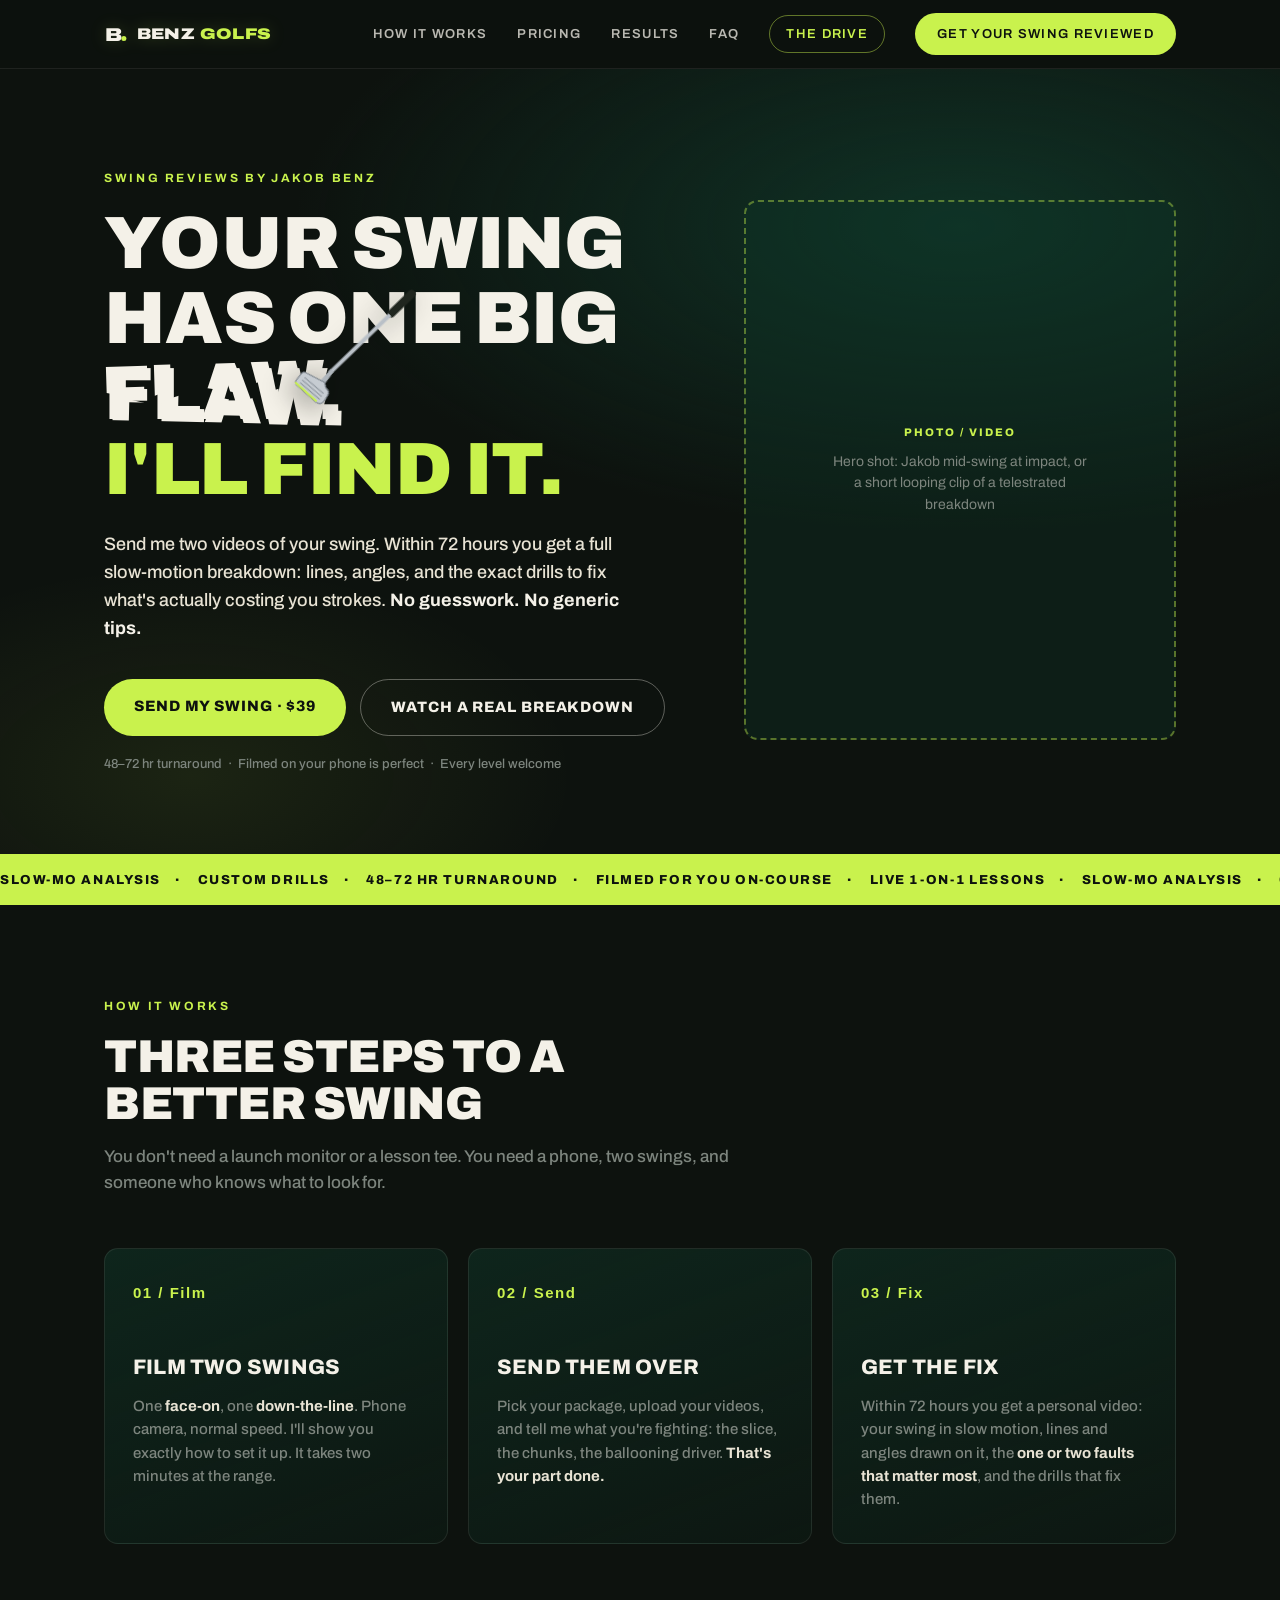
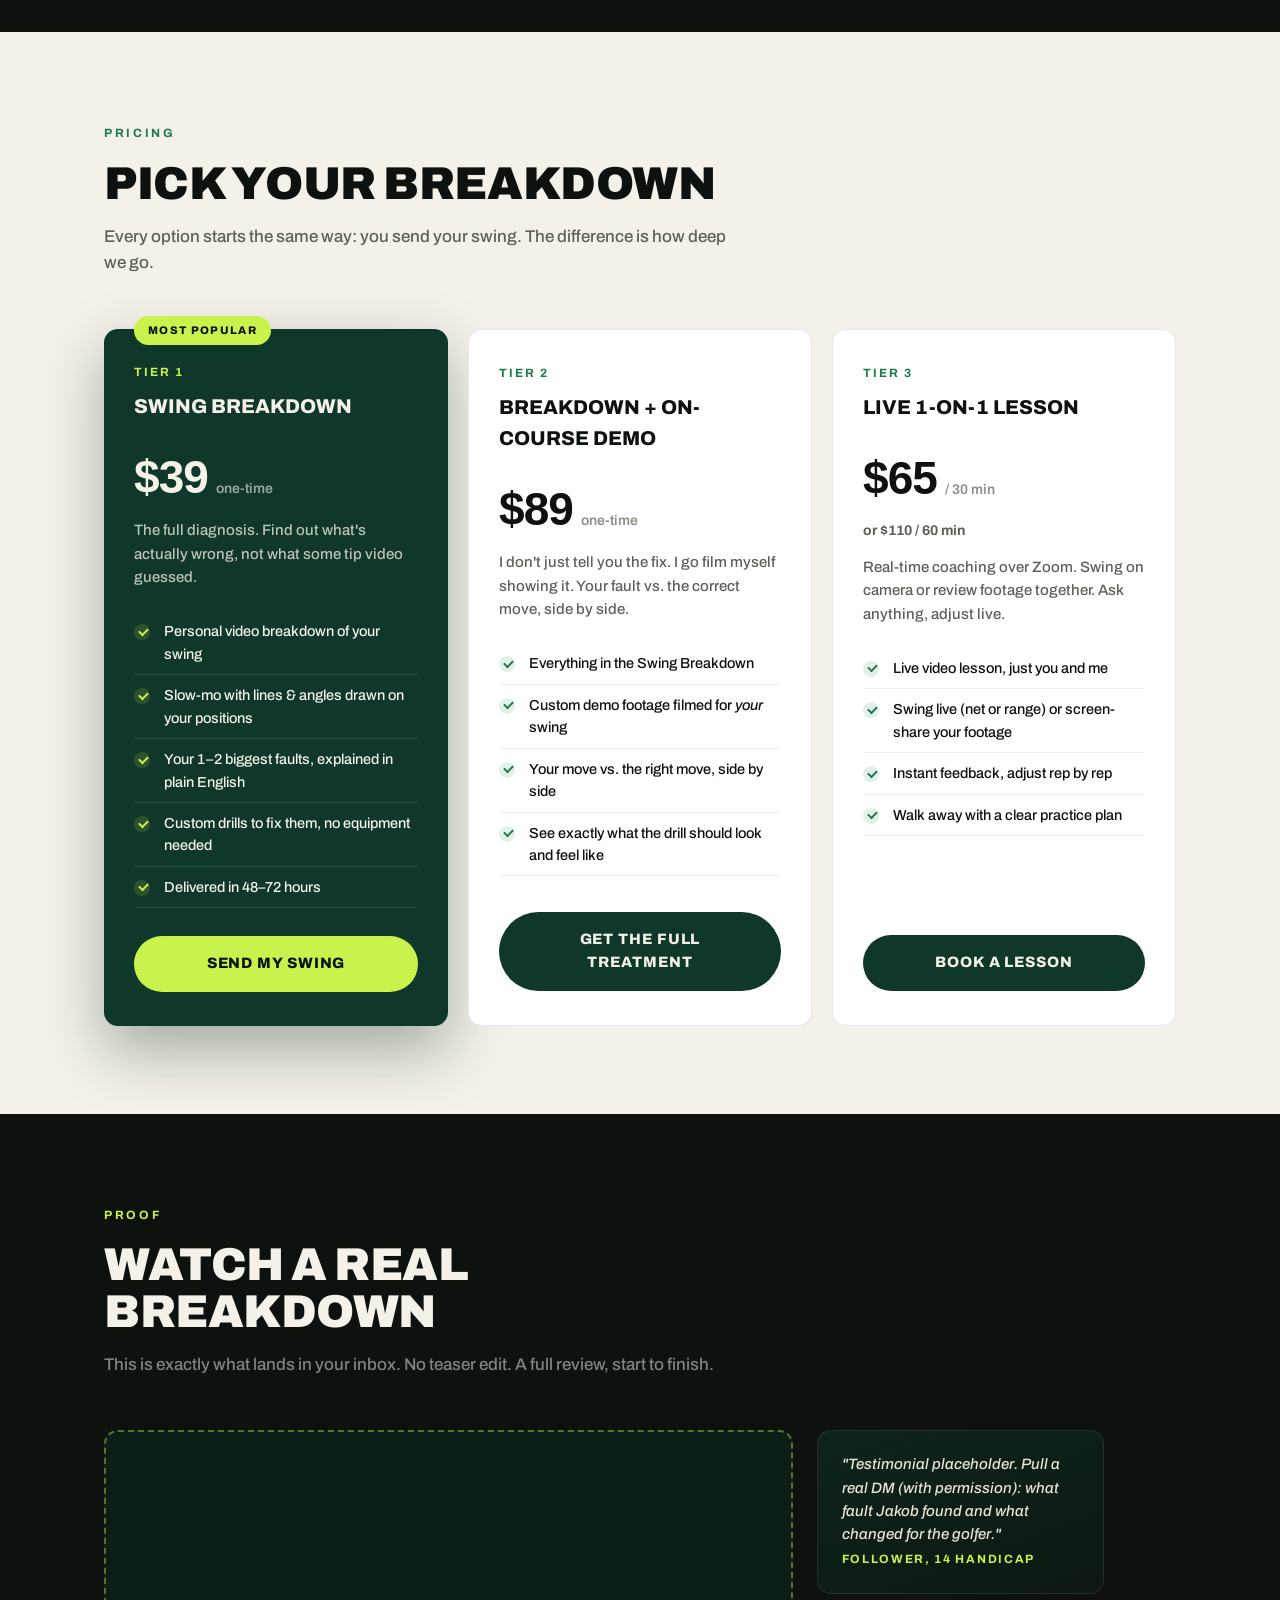
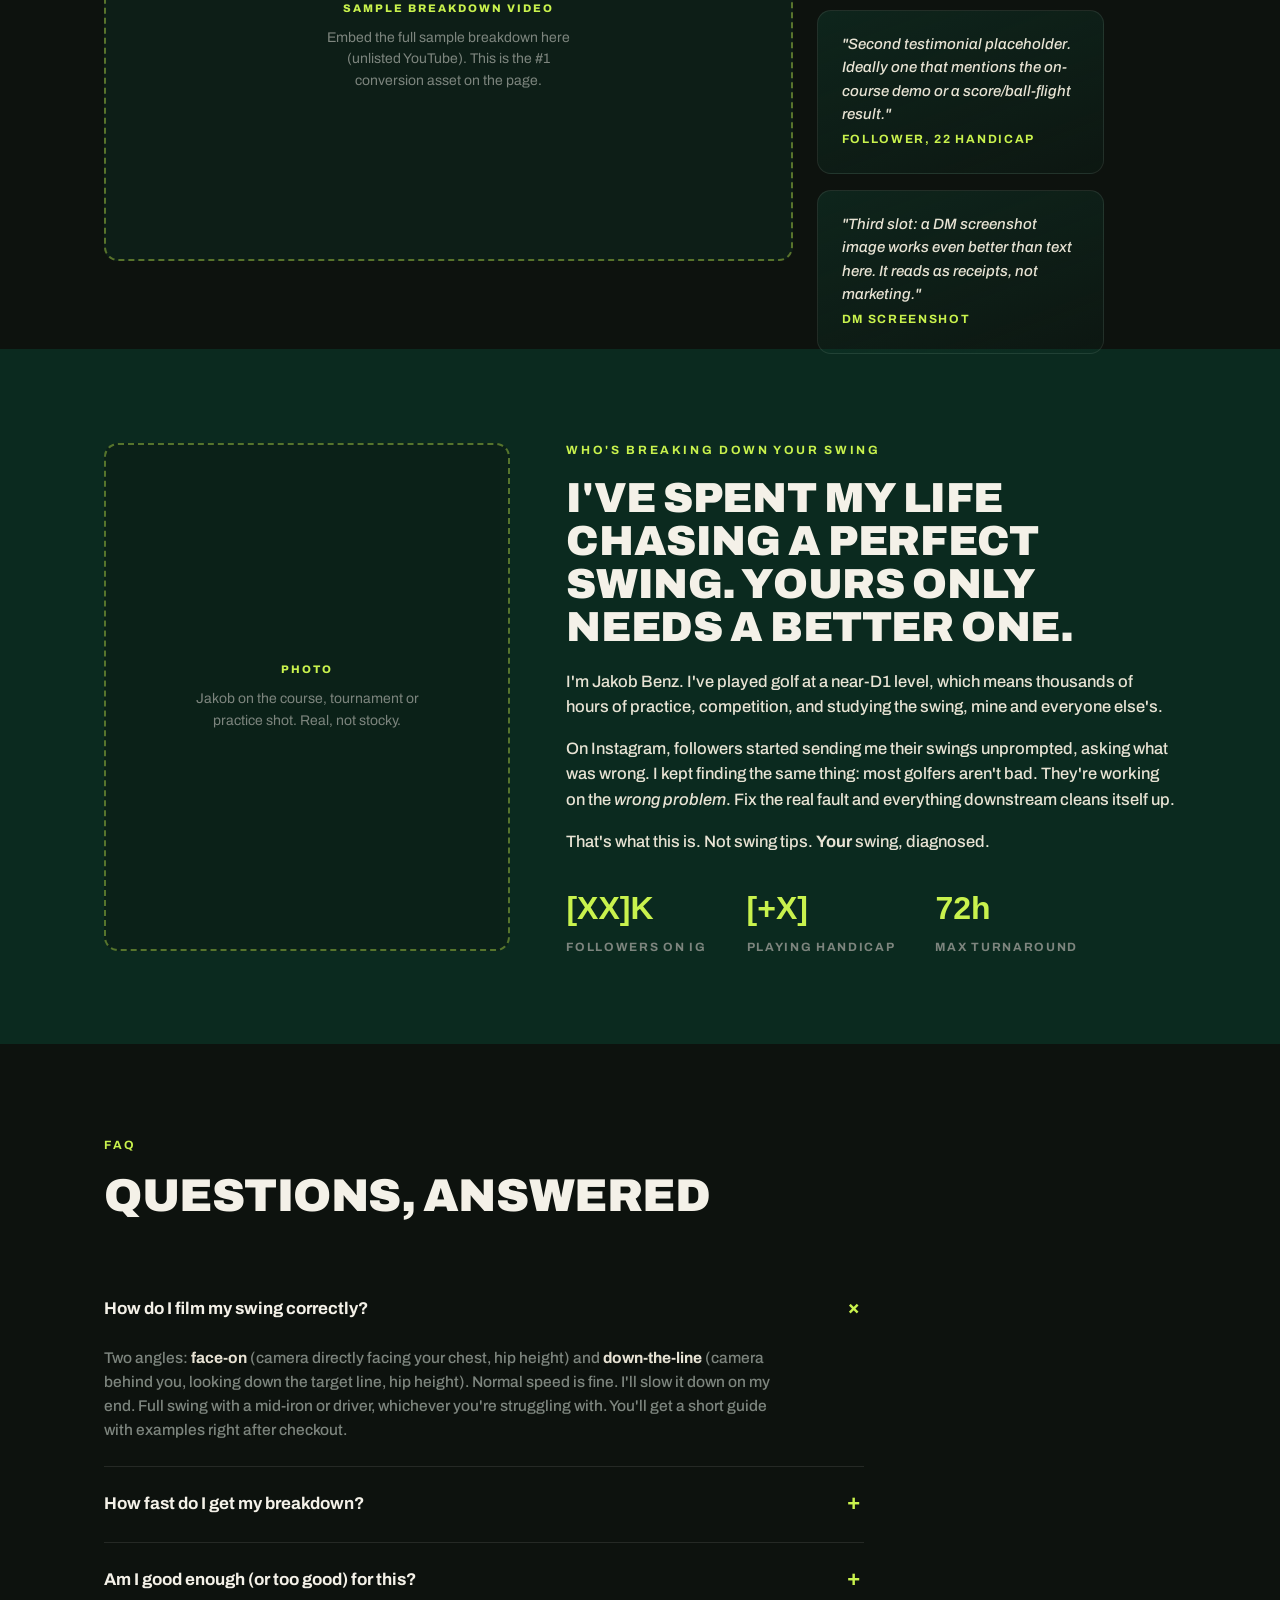
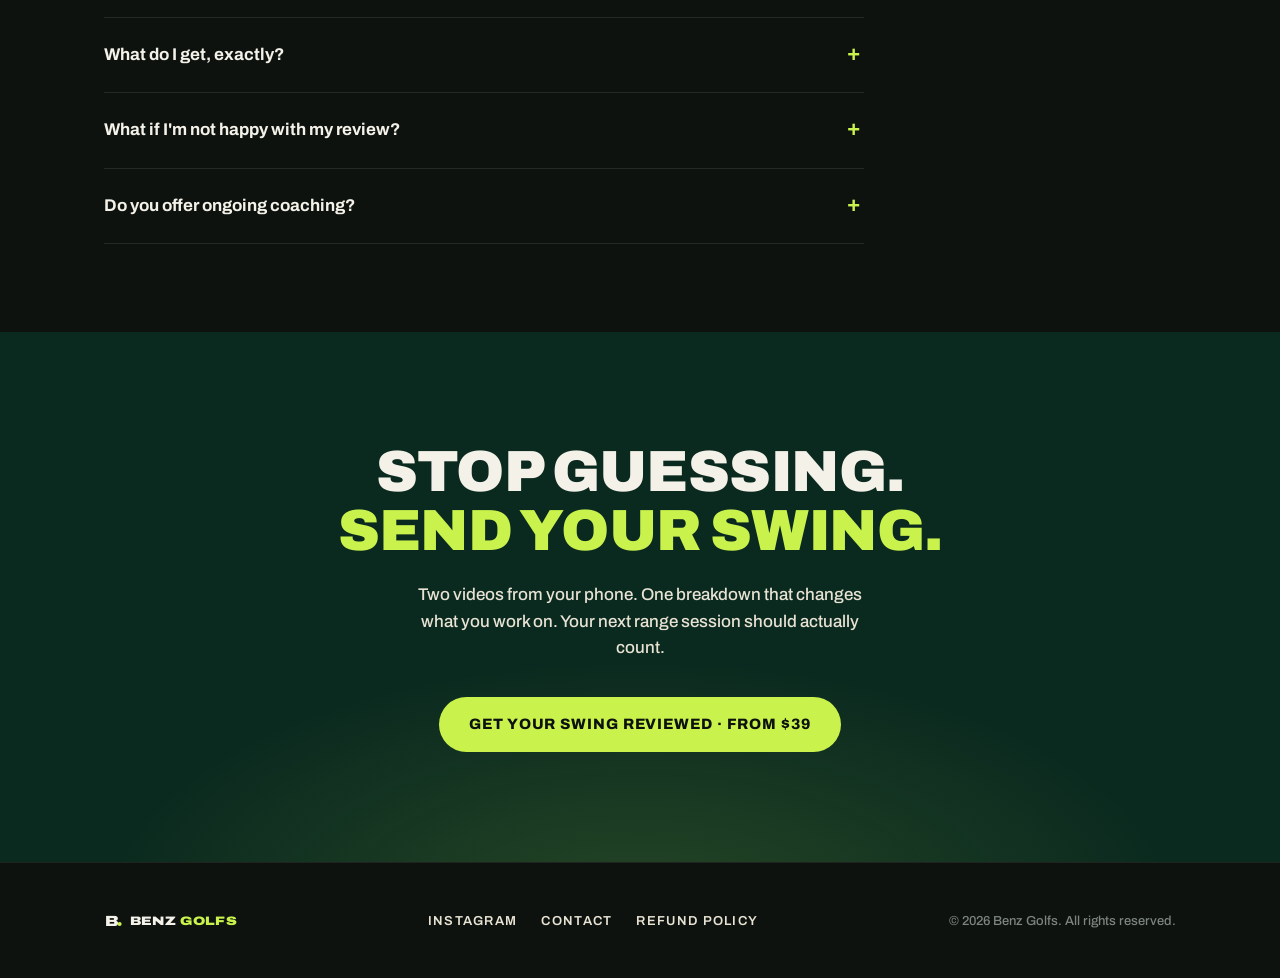
==== commit 41b53cc1: "Import live Benz Golfs site Co-Authored-By: Claude Fable 5.1 <noreply@anthropic.com>" ====
--- a/index.html
+++ b/index.html
@@ -66,12 +66,6 @@
   .btn-volt:hover { box-shadow: 0 8px 28px rgba(201,242,77,0.35); }
   .btn-ghost { background: transparent; color: var(--cream); border: 1.5px solid rgba(244,241,232,0.35); }
   .btn-ghost:hover { border-color: var(--cream); }
-  .btn.is-disabled, .btn.is-disabled:hover { opacity: 0.45; cursor: not-allowed; transform: none; box-shadow: none; }
-  .btn-stack { display: flex; flex-direction: column; gap: 10px; }
-  .foot-links a.is-disabled { opacity: 0.4; cursor: not-allowed; }
-  .foot-links a.is-disabled:hover { color: var(--cream-dim); }
-  details p a { color: var(--volt); font-weight: 700; text-decoration: none; border-bottom: 1px solid rgba(201,242,77,0.4); }
-  details p a:hover { border-bottom-color: var(--volt); }
 
   /* ---------- NAV ---------- */
   nav {
@@ -424,9 +418,6 @@
       </div>
       <p class="hero-note">48–72 hr turnaround&nbsp;&nbsp;·&nbsp;&nbsp;Filmed on your phone is perfect&nbsp;&nbsp;·&nbsp;&nbsp;Every level welcome</p>
     </div>
-    <!-- EDIT: HERO MEDIA. Replace the contents of this div with one <img> or a muted looping <video>.
-         Keep the class "hero-media" on the wrapper; the image or video should fill it (width:100%; height:100%; object-fit:cover; border-radius:inherit).
-         Once real media is in, remove the dashed border by adding style="border:none;padding:0" to the wrapper. -->
     <div class="hero-media">
       <span class="placeholder-tag">Photo / Video</span>
       <span class="placeholder-desc">Hero shot: Jakob mid-swing at impact, or a short looping clip of a telestrated breakdown</span>
@@ -503,7 +494,7 @@
           <li>Custom drills to fix them, no equipment needed</li>
           <li>Delivered in 48–72 hours</li>
         </ul>
-        <a class="btn btn-volt" data-product="breakdown">Send My Swing</a>
+        <a href="#" class="btn btn-volt">Send My Swing</a>
       </div>
 
       <div class="card">
@@ -519,7 +510,7 @@
           <li>Your move vs. the right move, side by side</li>
           <li>See exactly what the drill should look and feel like</li>
         </ul>
-        <a class="btn btn-pine" data-product="demo">Get the Full Treatment</a>
+        <a href="#" class="btn btn-pine">Get the Full Treatment</a>
       </div>
 
       <div class="card">
@@ -536,10 +527,7 @@
           <li>Instant feedback, adjust rep by rep</li>
           <li>Walk away with a clear practice plan</li>
         </ul>
-        <div class="btn-stack">
-          <a class="btn btn-pine" data-product="zoom30">Book 30 Min · $65</a>
-          <a class="btn btn-pine" data-product="zoom60">Book 60 Min · $110</a>
-        </div>
+        <a href="#" class="btn btn-pine">Book a Lesson</a>
       </div>
 
     </div>
@@ -555,25 +543,19 @@
       <p>This is exactly what lands in your inbox. No teaser edit. A full review, start to finish.</p>
     </div>
     <div class="proof-grid">
-      <!-- EDIT: SAMPLE BREAKDOWN VIDEO. Replace the contents of this div with the unlisted YouTube embed:
-           <iframe src="https://www.youtube.com/embed/VIDEO_ID" title="Sample swing breakdown" style="width:100%;height:100%;border:0;border-radius:inherit" allow="accelerometer; autoplay; clipboard-write; encrypted-media; gyroscope; picture-in-picture" allowfullscreen></iframe>
-           Then add style="border:none;padding:0" to the wrapper to remove the dashed border. -->
       <div class="proof-video">
         <span class="placeholder-tag">Sample Breakdown Video</span>
         <span class="placeholder-desc">Embed the full sample breakdown here (unlisted YouTube). This is the #1 conversion asset on the page.</span>
       </div>
       <div class="quotes">
-        <!-- EDIT: TESTIMONIAL 1. Replace the quote text and the attribution line. -->
         <div class="quote">
           <p>"Testimonial placeholder. Pull a real DM (with permission): what fault Jakob found and what changed for the golfer."</p>
           <span class="who">Follower, 14 handicap</span>
         </div>
-        <!-- EDIT: TESTIMONIAL 2. Replace the quote text and the attribution line. -->
         <div class="quote">
           <p>"Second testimonial placeholder. Ideally one that mentions the on-course demo or a score/ball-flight result."</p>
           <span class="who">Follower, 22 handicap</span>
         </div>
-        <!-- EDIT: TESTIMONIAL 3. Replace the quote text and the attribution line, or swap the <p> for an <img> of a DM screenshot. -->
         <div class="quote">
           <p>"Third slot: a DM screenshot image works even better than text here. It reads as receipts, not marketing."</p>
           <span class="who">DM screenshot</span>
@@ -586,8 +568,6 @@
 <!-- ============ ABOUT ============ -->
 <section id="about">
   <div class="wrap about-grid">
-    <!-- EDIT: COURSE PHOTO. Replace the contents of this div with one <img> of Jakob on the course
-         (width:100%; height:100%; object-fit:cover; border-radius:inherit) and add style="border:none;padding:0" to the wrapper. -->
     <div class="about-media">
       <span class="placeholder-tag">Photo</span>
       <span class="placeholder-desc">Jakob on the course, tournament or practice shot. Real, not stocky.</span>
@@ -599,9 +579,7 @@
       <p>On Instagram, followers started sending me their swings unprompted, asking what was wrong. I kept finding the same thing: most golfers aren't bad. They're working on the <em>wrong problem</em>. Fix the real fault and everything downstream cleans itself up.</p>
       <p>That's what this is. Not swing tips. <strong>Your</strong> swing, diagnosed.</p>
       <div class="stat-row">
-        <!-- EDIT: FOLLOWER COUNT. Replace [XX]K with the real number, e.g. 25K. -->
         <div class="stat"><div class="num">[XX]K</div><div class="label">Followers on IG</div></div>
-        <!-- EDIT: HANDICAP. Replace [+X] with the real playing handicap, e.g. +2. -->
         <div class="stat"><div class="num">[+X]</div><div class="label">Playing handicap</div></div>
         <div class="stat"><div class="num">72h</div><div class="label">Max turnaround</div></div>
       </div>
@@ -639,7 +617,7 @@
       </details>
       <details>
         <summary>Do you offer ongoing coaching?</summary>
-        <p>Yes, soon. <a href="/drive/">The Drive</a> is a monthly program with ongoing video assessments and direct access. It is not open yet; you can join the waitlist on the program page. For now, plenty of golfers send a re-check breakdown a few weeks after their first one to confirm the fix is sticking.</p>
+        <p>Coming soon: a monthly option with ongoing reviews and direct access is in the works. For now, plenty of golfers send a re-check breakdown a few weeks after their first one to confirm the fix is sticking.</p>
       </details>
     </div>
   </div>
@@ -659,8 +637,8 @@
   <div class="wrap foot-inner">
     <a class="wordmark" href="#top" aria-label="Benz Golfs"><svg width="133" height="27" style="color:var(--cream)"><use href="#bg-lockup"/></svg></a>
     <div class="foot-links">
-      <a data-link="instagram">Instagram</a>
-      <a data-link="contact">Contact</a>
+      <a href="#">Instagram</a>
+      <a href="#">Contact</a>
       <a href="#faq">Refund Policy</a>
     </div>
     <span class="small">© 2026 Benz Golfs. All rights reserved.</span>
@@ -745,7 +723,5 @@
   });
 })();
 </script>
-<script src="/config.js"></script>
-<script src="/assets/site.js"></script>
 </body>
 </html>
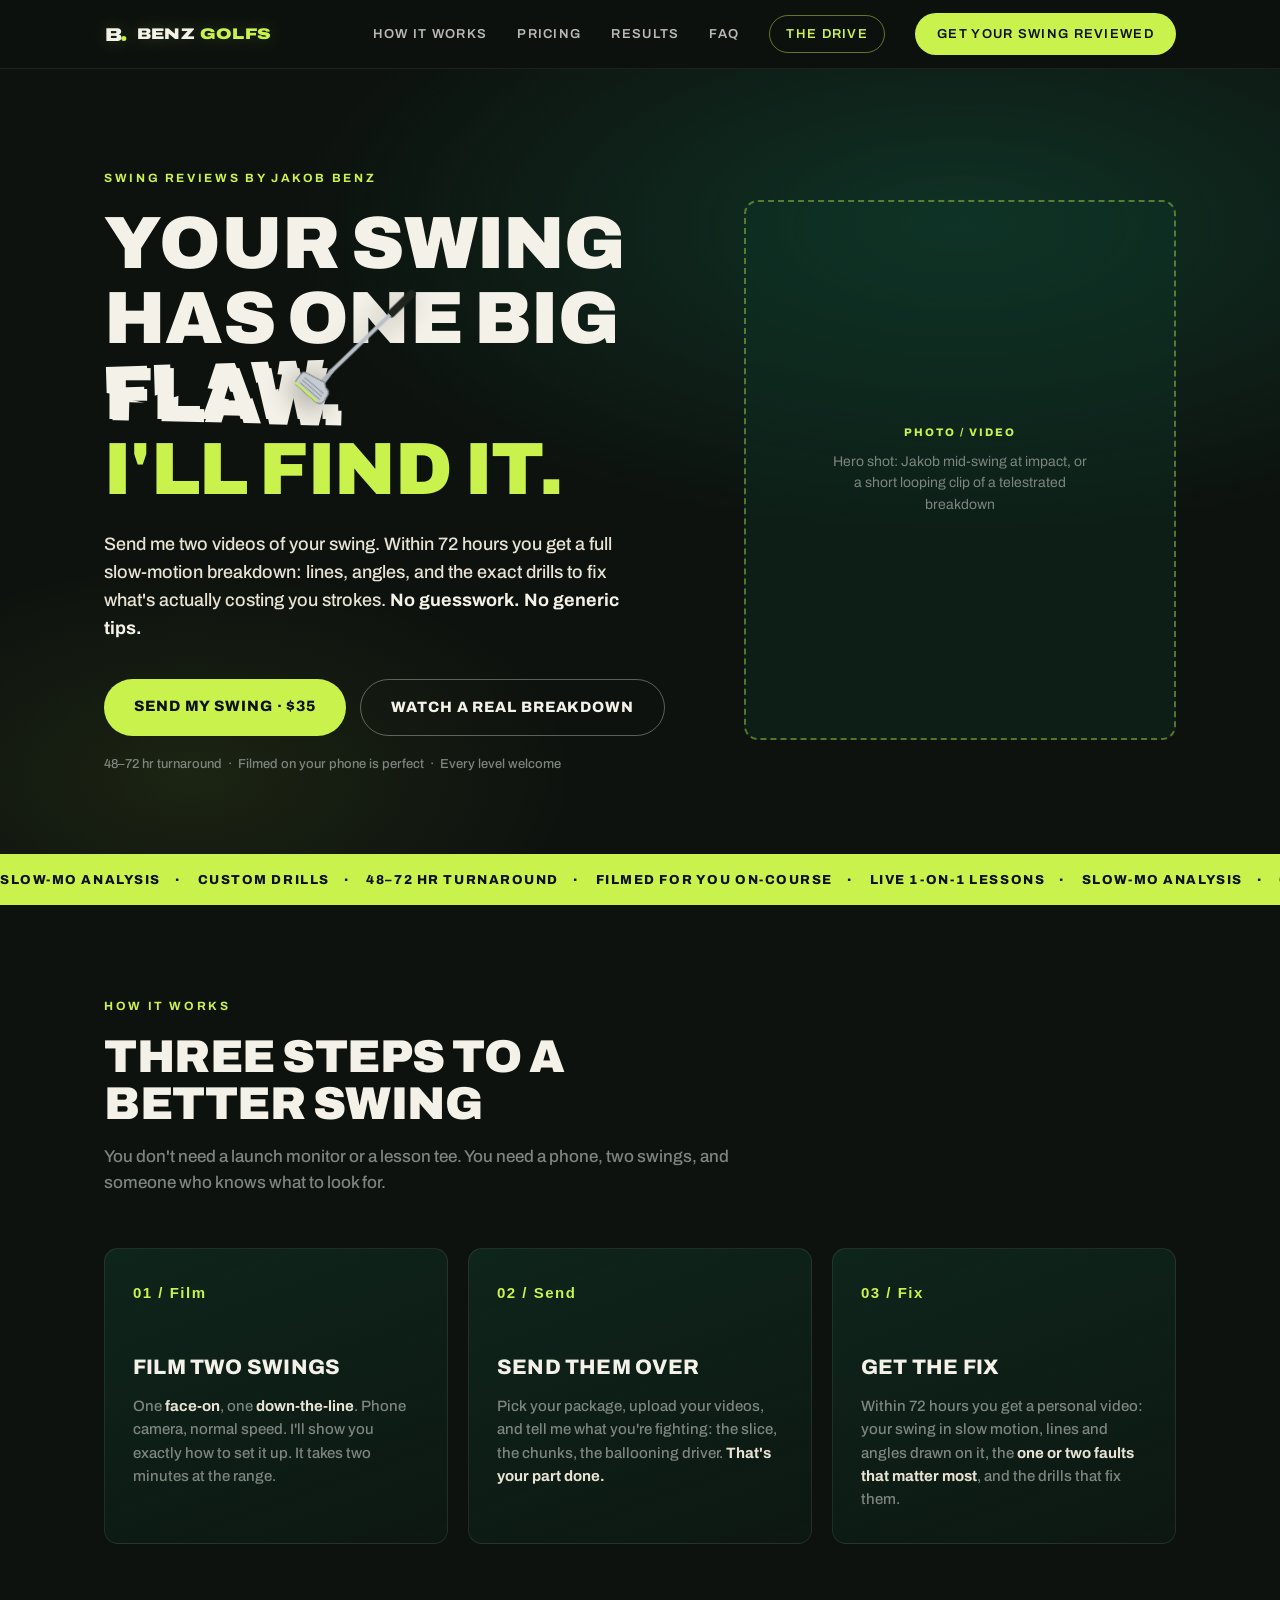
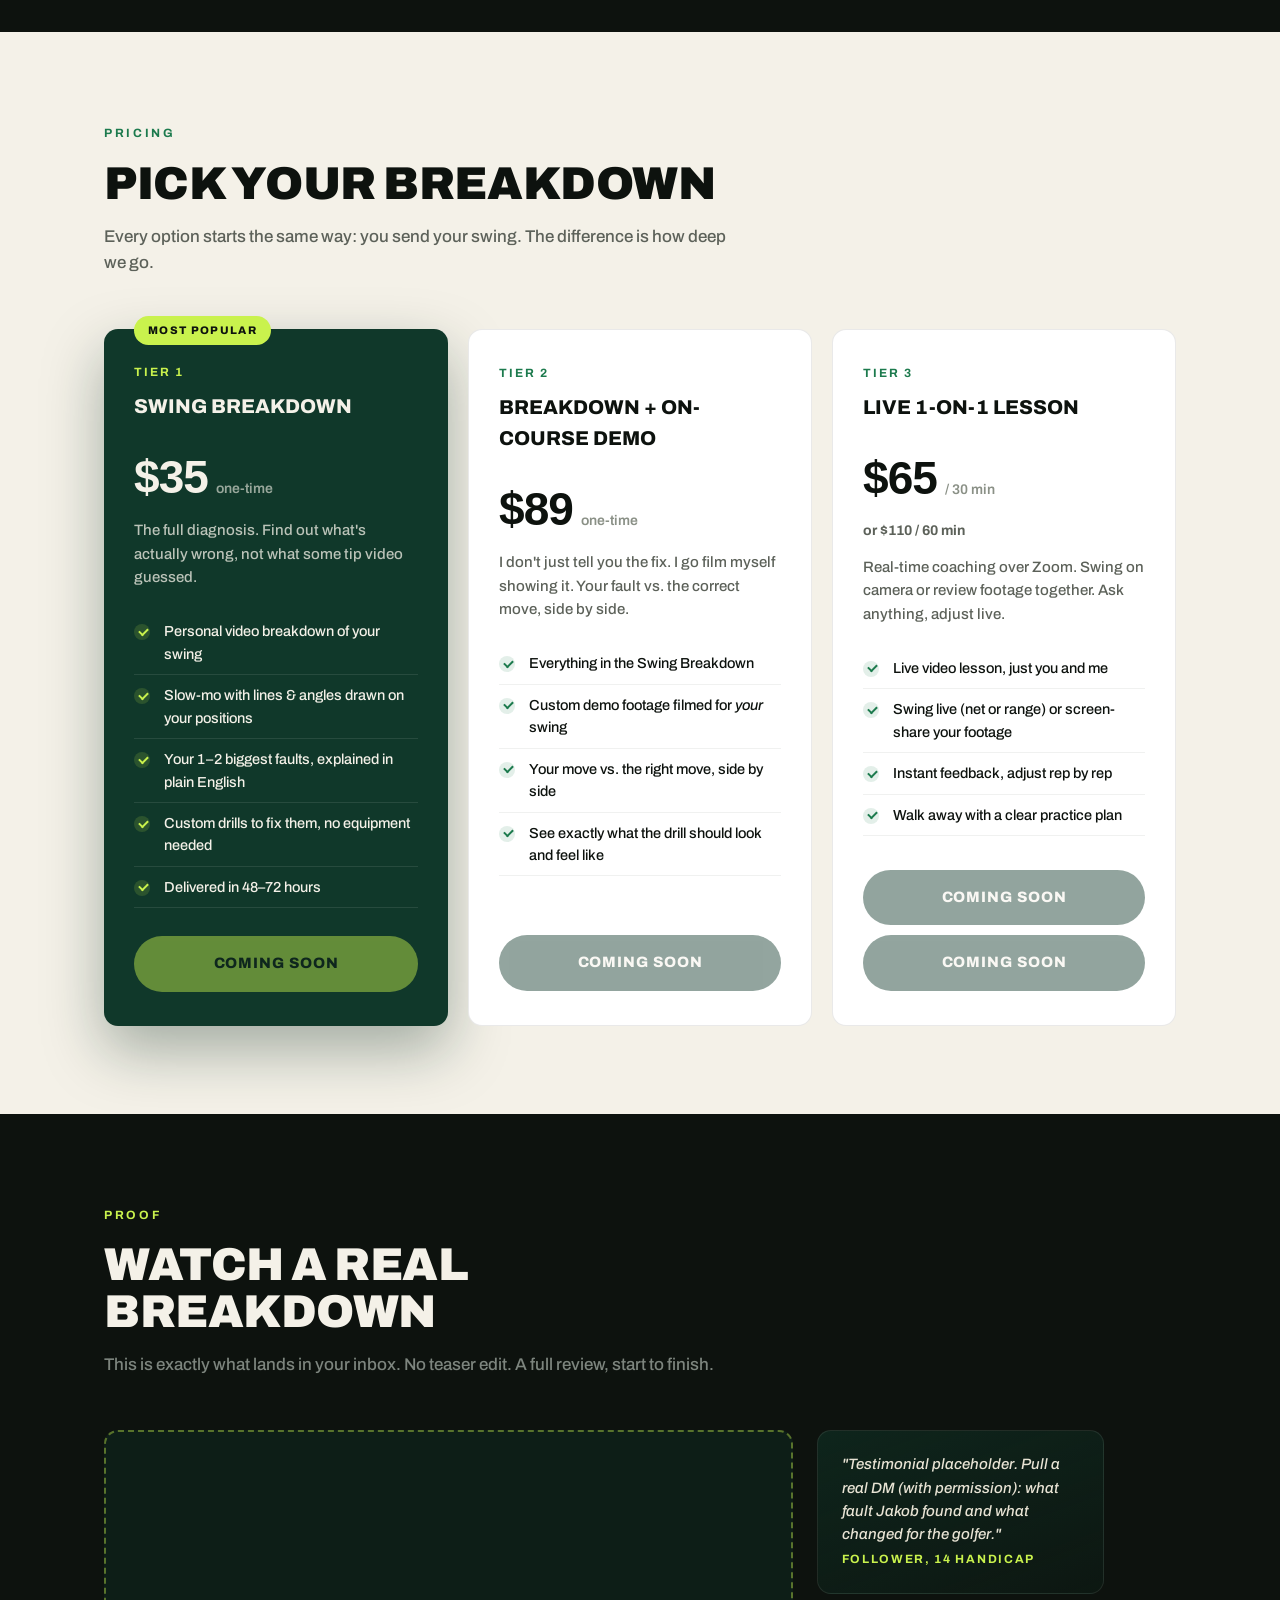
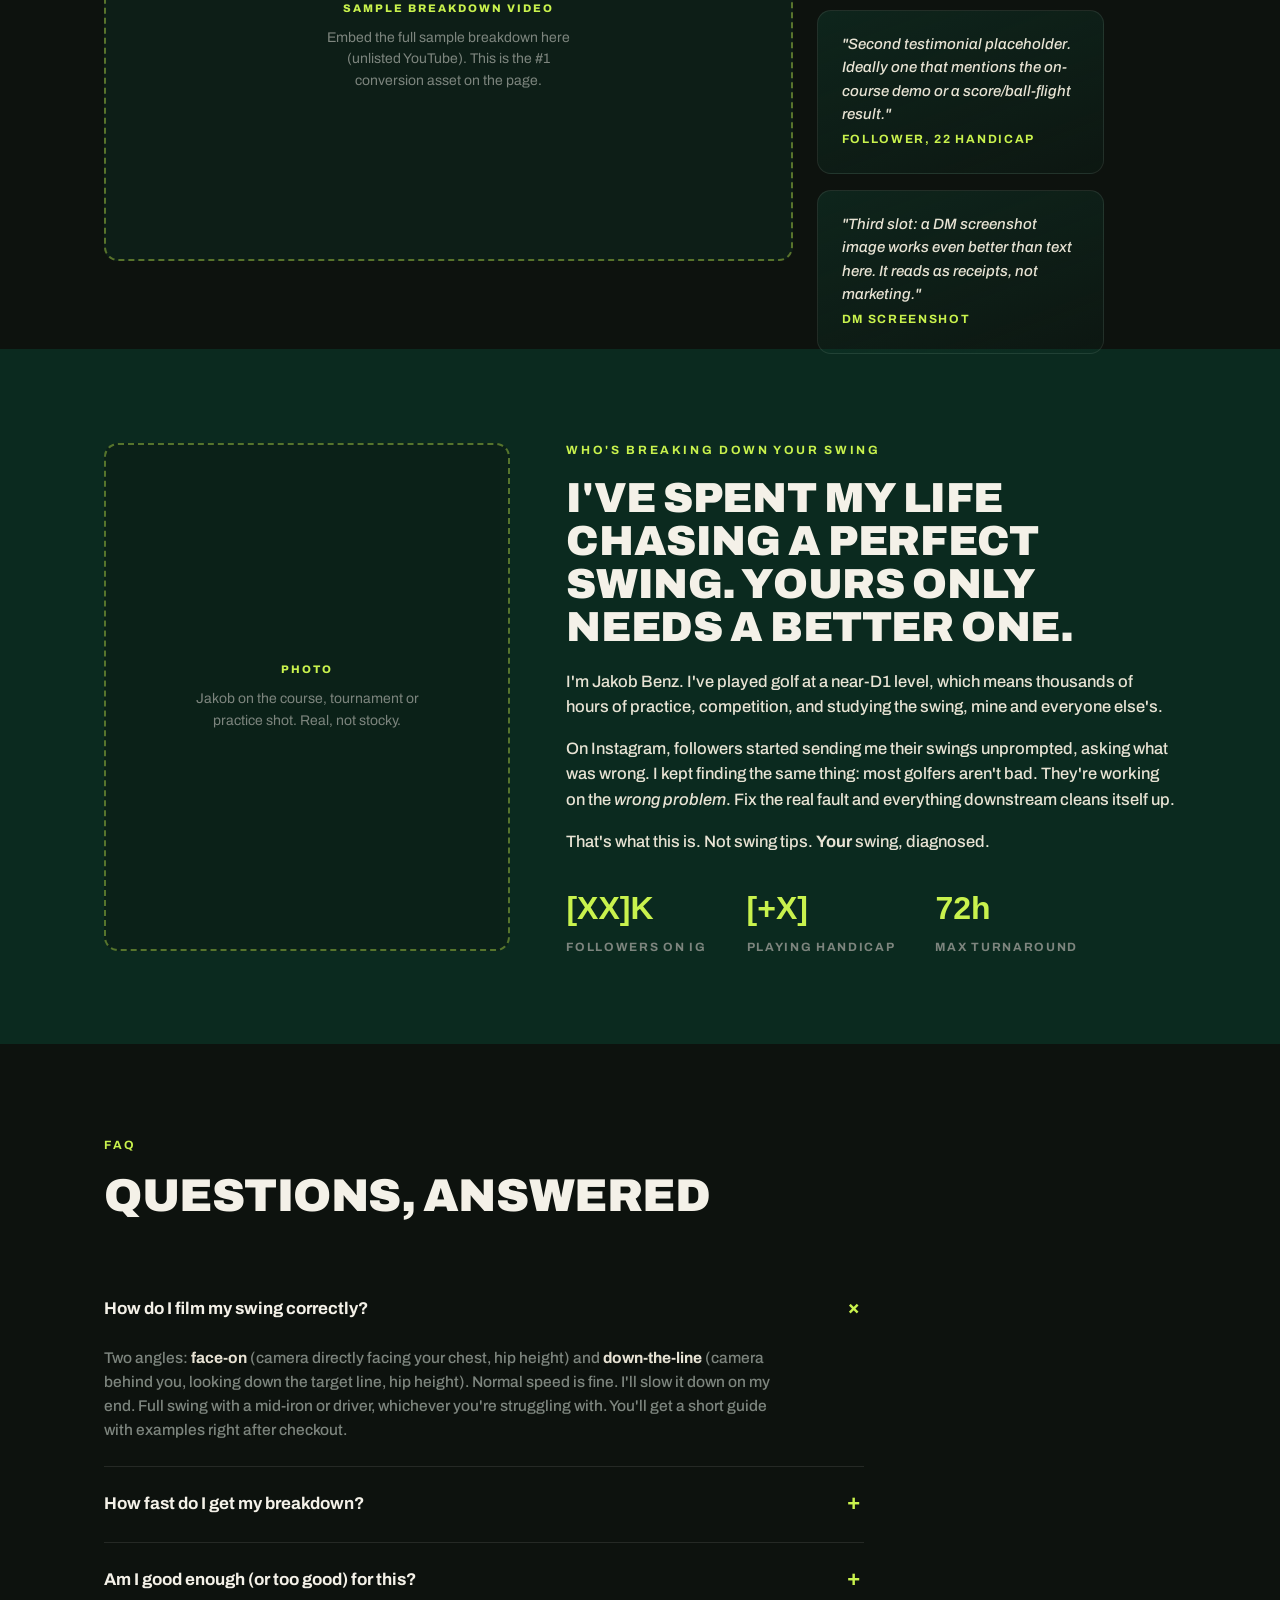
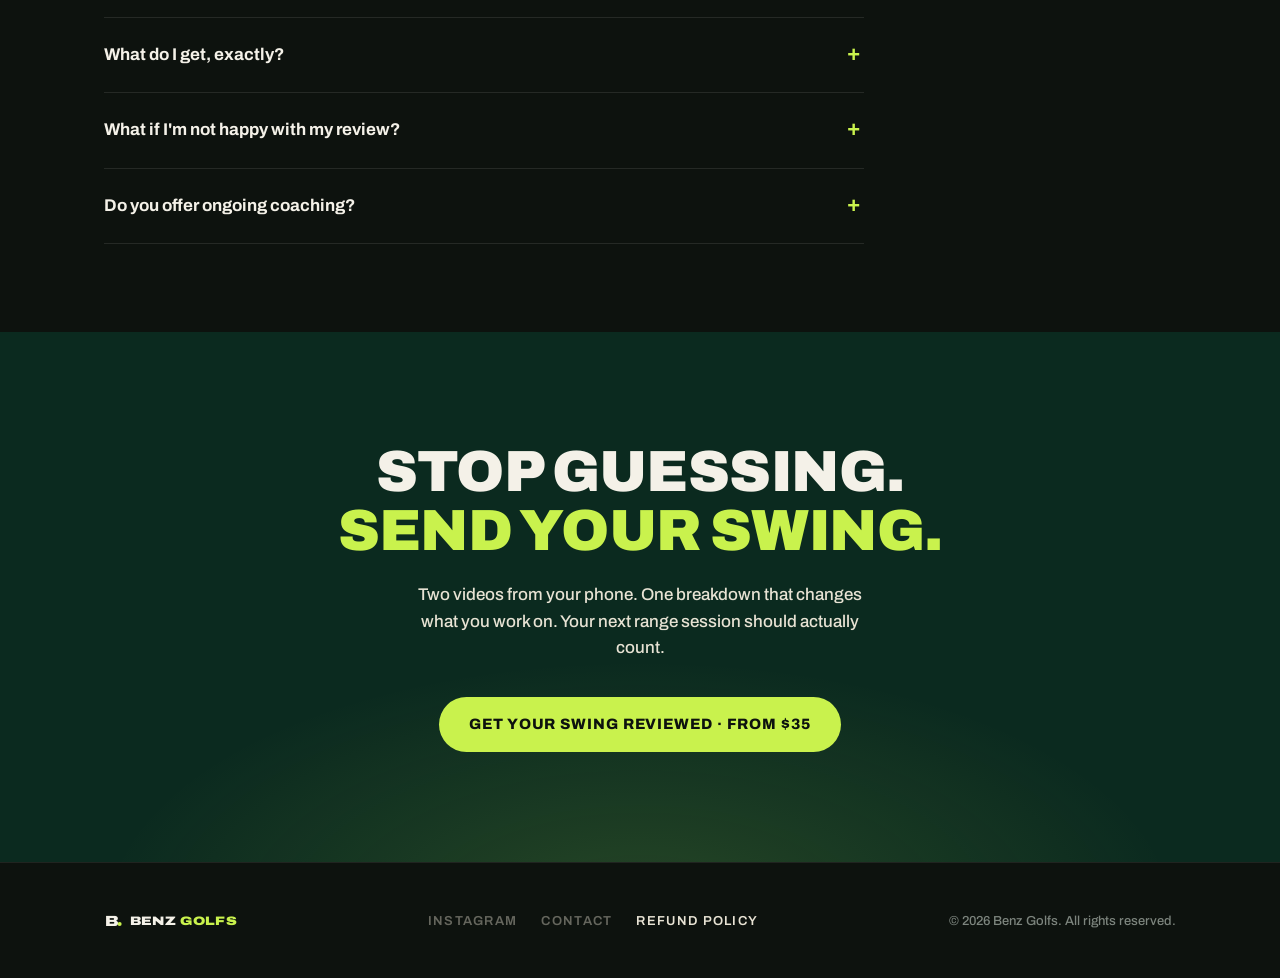
==== commit eed7eedf: "Change Swing Breakdown price from $39 to $35 Co-Authored-By: Claude Fable 5.2 <noreply@anthropic.com" ====
--- a/index.html
+++ b/index.html
@@ -66,6 +66,12 @@
   .btn-volt:hover { box-shadow: 0 8px 28px rgba(201,242,77,0.35); }
   .btn-ghost { background: transparent; color: var(--cream); border: 1.5px solid rgba(244,241,232,0.35); }
   .btn-ghost:hover { border-color: var(--cream); }
+  .btn.is-disabled, .btn.is-disabled:hover { opacity: 0.45; cursor: not-allowed; transform: none; box-shadow: none; }
+  .btn-stack { display: flex; flex-direction: column; gap: 10px; }
+  .foot-links a.is-disabled { opacity: 0.4; cursor: not-allowed; }
+  .foot-links a.is-disabled:hover { color: var(--cream-dim); }
+  details p a { color: var(--volt); font-weight: 700; text-decoration: none; border-bottom: 1px solid rgba(201,242,77,0.4); }
+  details p a:hover { border-bottom-color: var(--volt); }
 
   /* ---------- NAV ---------- */
   nav {
@@ -413,11 +419,14 @@
       <h1 class="display">Your swing has one big <span class="flaw-word"><span class="orig">flaw.</span><span class="shard shard-top" aria-hidden="true">flaw.</span><span class="shard shard-bot" aria-hidden="true">flaw.</span></span><br><span class="accent">I'll find it.</span></h1>
       <p class="hero-sub">Send me two videos of your swing. Within 72 hours you get a full slow-motion breakdown: lines, angles, and the exact drills to fix what's actually costing you strokes. <strong>No guesswork. No generic tips.</strong></p>
       <div class="hero-ctas">
-        <a href="#offers" class="btn btn-volt">Send My Swing · $39</a>
+        <a href="#offers" class="btn btn-volt">Send My Swing · $35</a>
         <a href="#proof" class="btn btn-ghost">Watch a Real Breakdown</a>
       </div>
       <p class="hero-note">48–72 hr turnaround&nbsp;&nbsp;·&nbsp;&nbsp;Filmed on your phone is perfect&nbsp;&nbsp;·&nbsp;&nbsp;Every level welcome</p>
     </div>
+    <!-- EDIT: HERO MEDIA. Replace the contents of this div with one <img> or a muted looping <video>.
+         Keep the class "hero-media" on the wrapper; the image or video should fill it (width:100%; height:100%; object-fit:cover; border-radius:inherit).
+         Once real media is in, remove the dashed border by adding style="border:none;padding:0" to the wrapper. -->
     <div class="hero-media">
       <span class="placeholder-tag">Photo / Video</span>
       <span class="placeholder-desc">Hero shot: Jakob mid-swing at impact, or a short looping clip of a telestrated breakdown</span>
@@ -484,7 +493,7 @@
         <div>
           <div class="tier-tag">Tier 1</div>
           <h3>Swing Breakdown</h3>
-          <div class="price"><span class="amount">$39</span><span class="per">one-time</span></div>
+          <div class="price"><span class="amount">$35</span><span class="per">one-time</span></div>
           <p class="blurb">The full diagnosis. Find out what's actually wrong, not what some tip video guessed.</p>
         </div>
         <ul>
@@ -494,7 +503,7 @@
           <li>Custom drills to fix them, no equipment needed</li>
           <li>Delivered in 48–72 hours</li>
         </ul>
-        <a href="#" class="btn btn-volt">Send My Swing</a>
+        <a class="btn btn-volt" data-product="breakdown">Send My Swing</a>
       </div>
 
       <div class="card">
@@ -510,7 +519,7 @@
           <li>Your move vs. the right move, side by side</li>
           <li>See exactly what the drill should look and feel like</li>
         </ul>
-        <a href="#" class="btn btn-pine">Get the Full Treatment</a>
+        <a class="btn btn-pine" data-product="demo">Get the Full Treatment</a>
       </div>
 
       <div class="card">
@@ -527,7 +536,10 @@
           <li>Instant feedback, adjust rep by rep</li>
           <li>Walk away with a clear practice plan</li>
         </ul>
-        <a href="#" class="btn btn-pine">Book a Lesson</a>
+        <div class="btn-stack">
+          <a class="btn btn-pine" data-product="zoom30">Book 30 Min · $65</a>
+          <a class="btn btn-pine" data-product="zoom60">Book 60 Min · $110</a>
+        </div>
       </div>
 
     </div>
@@ -543,19 +555,25 @@
       <p>This is exactly what lands in your inbox. No teaser edit. A full review, start to finish.</p>
     </div>
     <div class="proof-grid">
+      <!-- EDIT: SAMPLE BREAKDOWN VIDEO. Replace the contents of this div with the unlisted YouTube embed:
+           <iframe src="https://www.youtube.com/embed/VIDEO_ID" title="Sample swing breakdown" style="width:100%;height:100%;border:0;border-radius:inherit" allow="accelerometer; autoplay; clipboard-write; encrypted-media; gyroscope; picture-in-picture" allowfullscreen></iframe>
+           Then add style="border:none;padding:0" to the wrapper to remove the dashed border. -->
       <div class="proof-video">
         <span class="placeholder-tag">Sample Breakdown Video</span>
         <span class="placeholder-desc">Embed the full sample breakdown here (unlisted YouTube). This is the #1 conversion asset on the page.</span>
       </div>
       <div class="quotes">
+        <!-- EDIT: TESTIMONIAL 1. Replace the quote text and the attribution line. -->
         <div class="quote">
           <p>"Testimonial placeholder. Pull a real DM (with permission): what fault Jakob found and what changed for the golfer."</p>
           <span class="who">Follower, 14 handicap</span>
         </div>
+        <!-- EDIT: TESTIMONIAL 2. Replace the quote text and the attribution line. -->
         <div class="quote">
           <p>"Second testimonial placeholder. Ideally one that mentions the on-course demo or a score/ball-flight result."</p>
           <span class="who">Follower, 22 handicap</span>
         </div>
+        <!-- EDIT: TESTIMONIAL 3. Replace the quote text and the attribution line, or swap the <p> for an <img> of a DM screenshot. -->
         <div class="quote">
           <p>"Third slot: a DM screenshot image works even better than text here. It reads as receipts, not marketing."</p>
           <span class="who">DM screenshot</span>
@@ -568,6 +586,8 @@
 <!-- ============ ABOUT ============ -->
 <section id="about">
   <div class="wrap about-grid">
+    <!-- EDIT: COURSE PHOTO. Replace the contents of this div with one <img> of Jakob on the course
+         (width:100%; height:100%; object-fit:cover; border-radius:inherit) and add style="border:none;padding:0" to the wrapper. -->
     <div class="about-media">
       <span class="placeholder-tag">Photo</span>
       <span class="placeholder-desc">Jakob on the course, tournament or practice shot. Real, not stocky.</span>
@@ -579,7 +599,9 @@
       <p>On Instagram, followers started sending me their swings unprompted, asking what was wrong. I kept finding the same thing: most golfers aren't bad. They're working on the <em>wrong problem</em>. Fix the real fault and everything downstream cleans itself up.</p>
       <p>That's what this is. Not swing tips. <strong>Your</strong> swing, diagnosed.</p>
       <div class="stat-row">
+        <!-- EDIT: FOLLOWER COUNT. Replace [XX]K with the real number, e.g. 25K. -->
         <div class="stat"><div class="num">[XX]K</div><div class="label">Followers on IG</div></div>
+        <!-- EDIT: HANDICAP. Replace [+X] with the real playing handicap, e.g. +2. -->
         <div class="stat"><div class="num">[+X]</div><div class="label">Playing handicap</div></div>
         <div class="stat"><div class="num">72h</div><div class="label">Max turnaround</div></div>
       </div>
@@ -617,7 +639,7 @@
       </details>
       <details>
         <summary>Do you offer ongoing coaching?</summary>
-        <p>Coming soon: a monthly option with ongoing reviews and direct access is in the works. For now, plenty of golfers send a re-check breakdown a few weeks after their first one to confirm the fix is sticking.</p>
+        <p>Yes, soon. <a href="/drive/">The Drive</a> is a monthly program with ongoing video assessments and direct access. It is not open yet; you can join the waitlist on the program page. For now, plenty of golfers send a re-check breakdown a few weeks after their first one to confirm the fix is sticking.</p>
       </details>
     </div>
   </div>
@@ -628,7 +650,7 @@
   <div class="wrap">
     <h2 class="display">Stop guessing.<br><span class="accent">Send your swing.</span></h2>
     <p>Two videos from your phone. One breakdown that changes what you work on. Your next range session should actually count.</p>
-    <a href="#offers" class="btn btn-volt">Get Your Swing Reviewed · From $39</a>
+    <a href="#offers" class="btn btn-volt">Get Your Swing Reviewed · From $35</a>
   </div>
 </section>
 
@@ -637,8 +659,8 @@
   <div class="wrap foot-inner">
     <a class="wordmark" href="#top" aria-label="Benz Golfs"><svg width="133" height="27" style="color:var(--cream)"><use href="#bg-lockup"/></svg></a>
     <div class="foot-links">
-      <a href="#">Instagram</a>
-      <a href="#">Contact</a>
+      <a data-link="instagram">Instagram</a>
+      <a data-link="contact">Contact</a>
       <a href="#faq">Refund Policy</a>
     </div>
     <span class="small">© 2026 Benz Golfs. All rights reserved.</span>
@@ -723,5 +745,7 @@
   });
 })();
 </script>
+<script src="/config.js"></script>
+<script src="/assets/site.js"></script>
 </body>
 </html>
